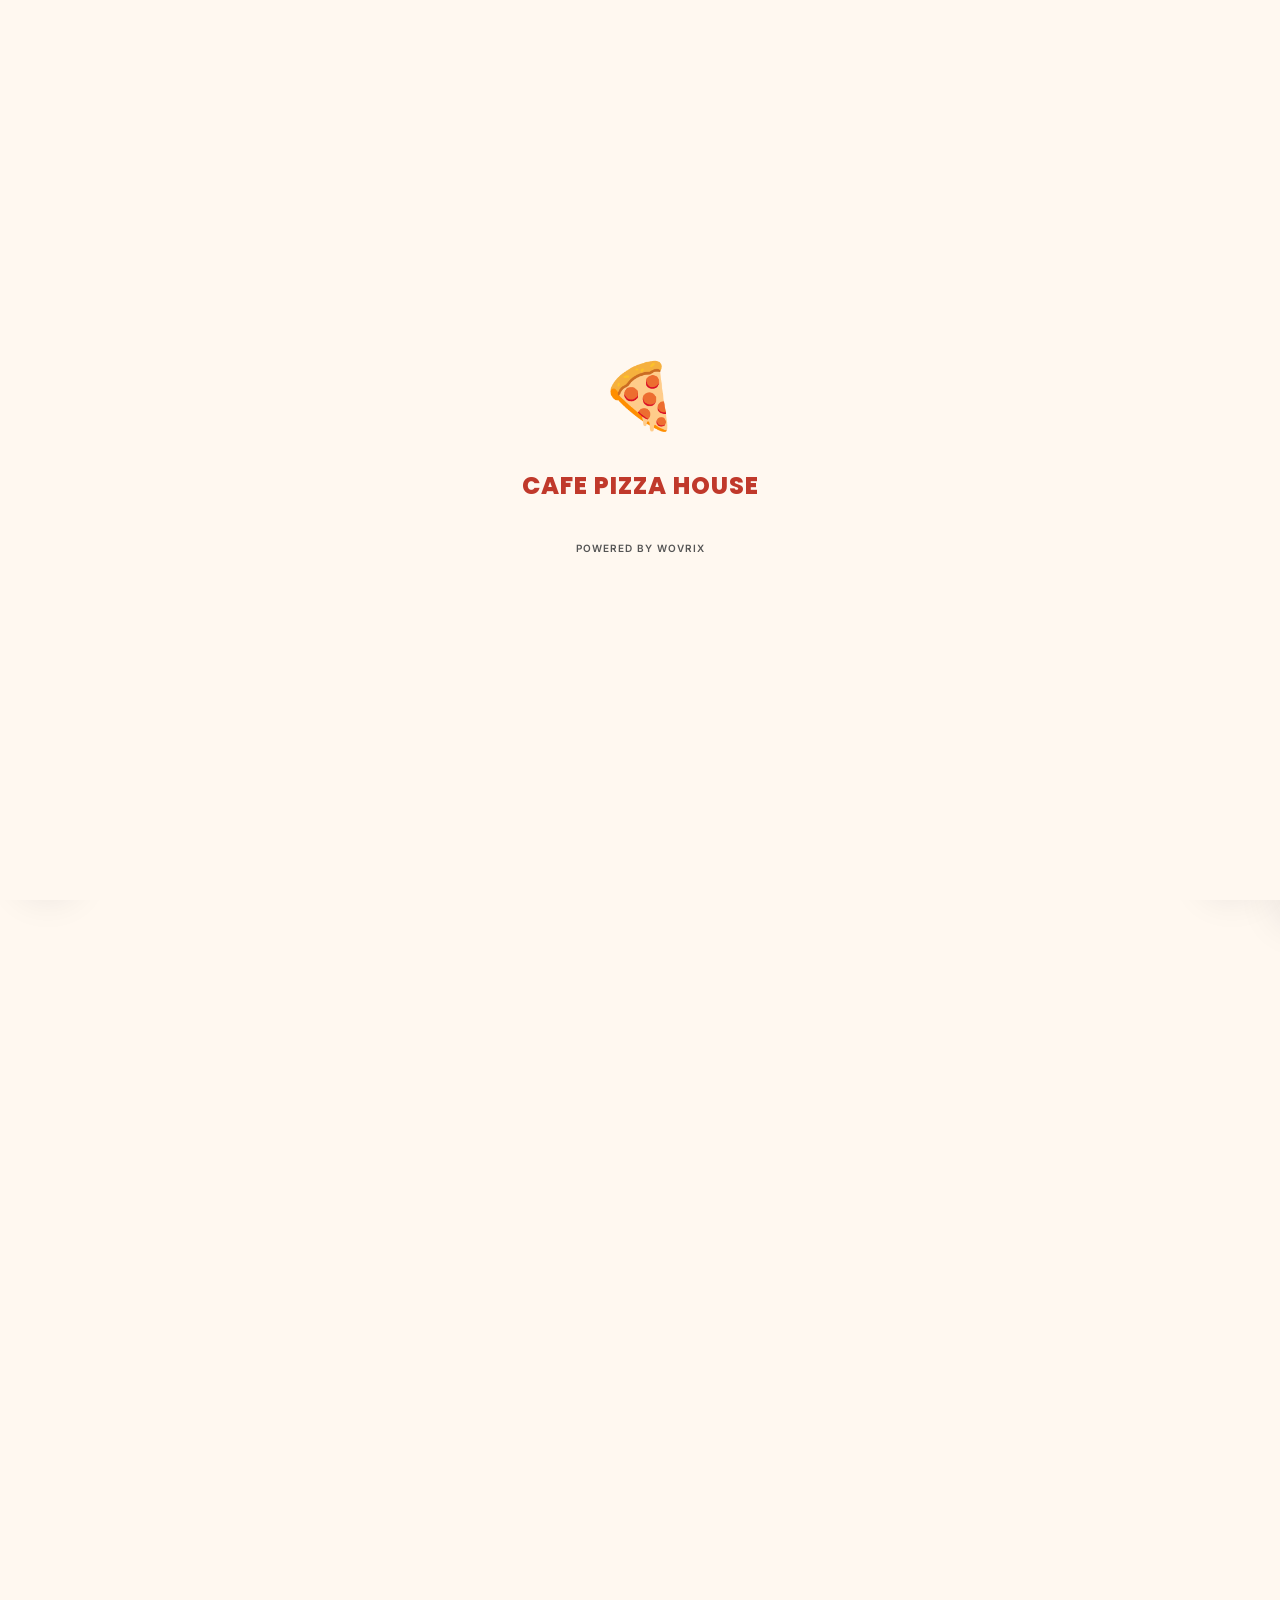
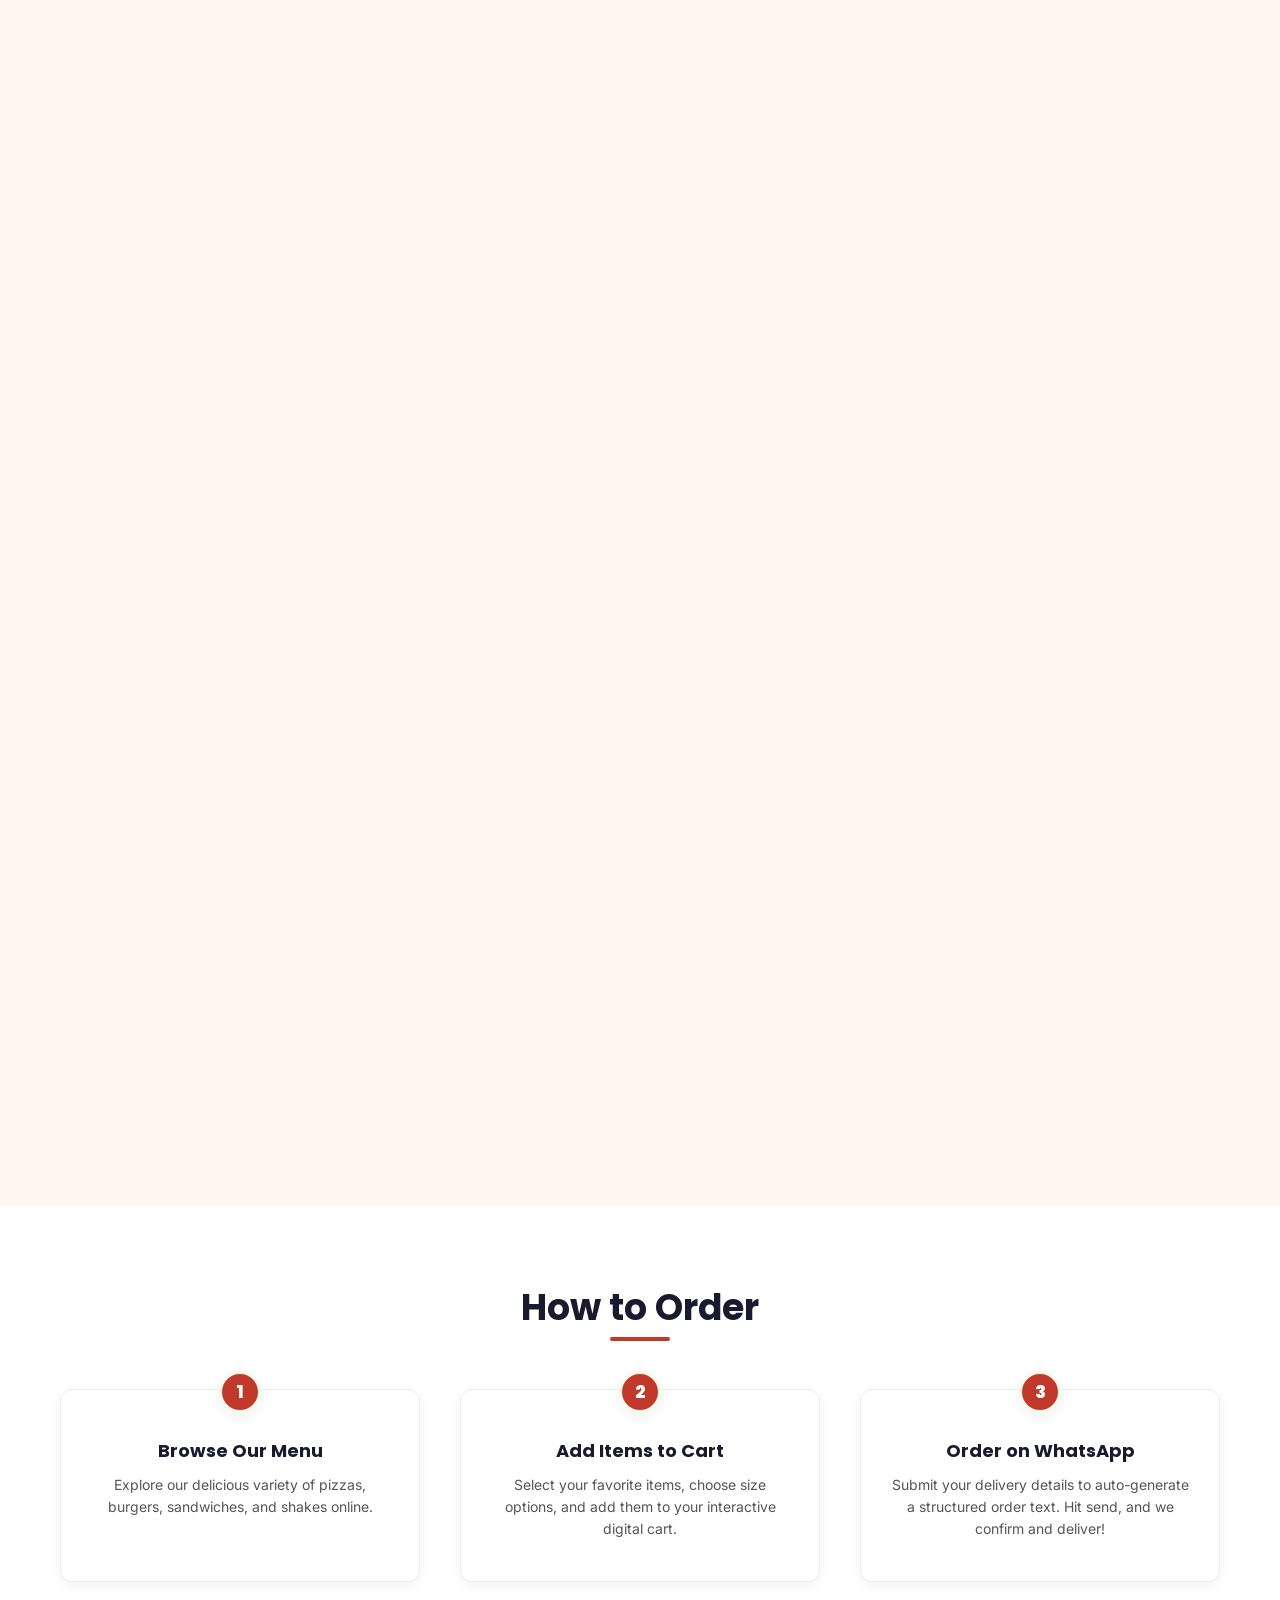
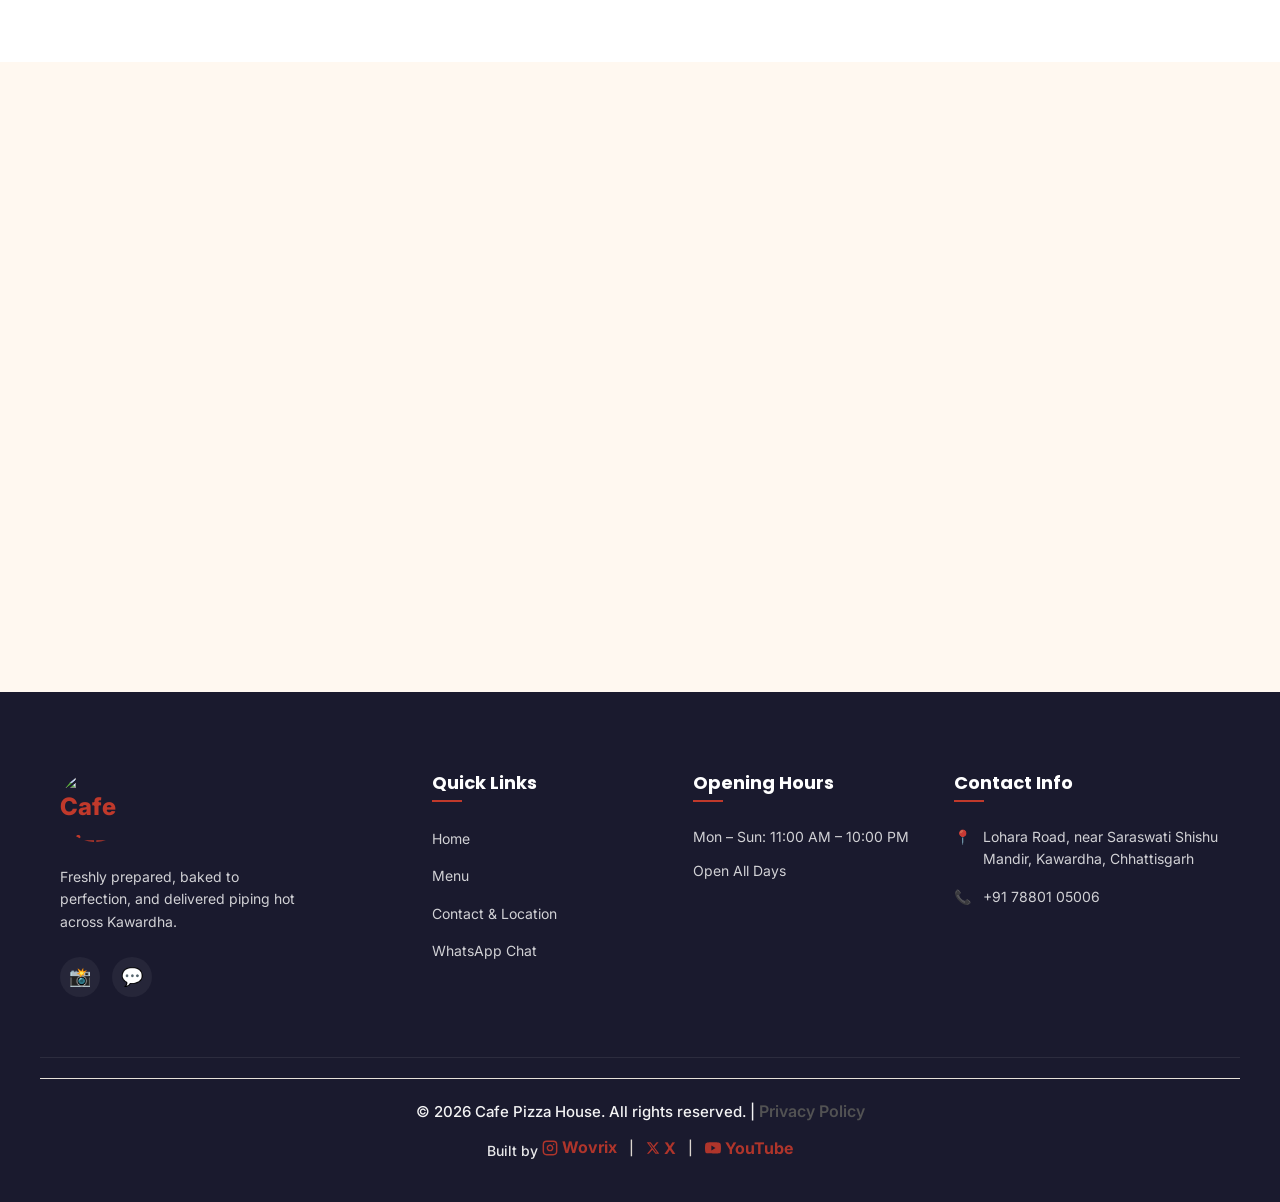
==== index.html @ f780474f "Add animated shimmer skeleton screens to digital menu page for premium perceived loading performance" ====
<!DOCTYPE html>
<html lang="en">
<head>
  <meta charset="UTF-8">
  <meta name="viewport" content="width=device-width, initial-scale=1.0">
  <title>Cafe Pizza House | Best Cafe & Restaurant in Kawardha</title>
  <meta name="description" content="Looking for the best cafe or restaurant in Kawardha? Cafe Pizza House offers fresh, hot, and delicious pizzas, burgers, sandwiches, garlic bread, and drinks for fast delivery in Kawardha. Order on WhatsApp now!">
  <!-- Google Fonts -->
  <link rel="preconnect" href="https://fonts.googleapis.com">
  <link rel="preconnect" href="https://fonts.gstatic.com" crossorigin>
  <link rel="preload" as="style" href="https://fonts.googleapis.com/css2?family=Inter:wght@400;500;600&family=Poppins:wght@700;800&display=swap">
  <link rel="stylesheet" href="https://fonts.googleapis.com/css2?family=Inter:wght@400;500;600&family=Poppins:wght@700;800&display=swap" media="print" onload="this.media='all'">
  <!-- Stylesheet & Preloads -->
  <link rel="preload" as="image" href="images/logo-rect.jpg" fetchpriority="high">
  <link rel="preload" as="image" href="https://images.unsplash.com/photo-1513104890138-7c749659a591?q=80&w=1600&auto=format&fit=crop" fetchpriority="high">
  <link rel="stylesheet" href="css/style.css?v=28">
  <link rel="manifest" href="manifest.json">
  <link rel="apple-touch-icon" href="images/logo-circle.jpg">
  <link rel="icon" type="image/jpeg" href="/images/logo-circle.jpg">
  
  <!-- JSON-LD Local Business SEO Schema Markup -->
  <script type="application/ld+json">
  {
    "@context": "https://schema.org",
    "@type": "FoodEstablishment",
    "name": "Cafe Pizza House",
    "image": "https://images.unsplash.com/photo-1513104890138-7c749659a591?q=80&w=1600&auto=format&fit=crop",
    "@id": "https://www.cafepizzahouse.co.in/",
    "url": "https://www.cafepizzahouse.co.in/",
    "telephone": "+917880105006",
    "priceRange": "$$",
    "servesCuisine": "Pizza, Burgers, Fast Food, Sandwiches, Drinks",
    "address": {
      "@type": "PostalAddress",
      "streetAddress": "Lohara Road, near Saraswati Shishu Mandir",
      "addressLocality": "Kawardha",
      "addressRegion": "Chhattisgarh",
      "postalCode": "491335",
      "addressCountry": "IN"
    },
    "geo": {
      "@type": "GeoCoordinates",
      "latitude": 22.0125893,
      "longitude": 81.2335198
    },
    "openingHoursSpecification": {
      "@type": "OpeningHoursSpecification",
      "dayOfWeek": [
        "Monday",
        "Tuesday",
        "Wednesday",
        "Thursday",
        "Friday",
        "Saturday",
        "Sunday"
      ],
      "opens": "11:00",
      "closes": "22:00"
    },
    "sameAs": [
      "https://www.instagram.com/cafepizzahouse/"
    ]
  }
  </script></concept_meta>
</head>
<body>
  <script>
    if (localStorage.getItem('theme') === 'dark') {
      document.body.classList.add('dark-mode');
    }
  </script>

  <!-- ===== 1. LOADING SCREEN ===== -->
  <div id="preloader" class="loader-screen" role="status" aria-label="Loading Website">
    <span class="loader-pizza" aria-hidden="true">🍕</span>
    <div class="loader-text">CAFE PIZZA HOUSE</div>
    <div style="font-size: 10px; color: var(--text-muted); margin-top: 15px; font-weight: 600; letter-spacing: 1px; text-transform: uppercase;">Powered by Wovrix</div>
  </div>

  <!-- ===== 2. ANNOUNCEMENT BANNER ===== -->
  <div id="announcement-banner" class="announcement-banner">
    <span id="announcement-text">🎉 Free Delivery on orders above ₹199 within Kawardha! Order Now on WhatsApp</span>
    <button id="dismiss-banner" aria-label="Dismiss banner">&times;</button>
  </div>

  <!-- ===== 3. STICKY NAVBAR ===== -->
  <div class="header-wrapper">
    <header class="navbar container">
      <a href="index" class="logo" aria-label="Cafe Pizza House Home">
        <img src="images/logo-rect.jpg" alt="Cafe Pizza House" style="height: 48px; width: auto; object-fit: contain; vertical-align: middle; max-width: 100%;">
      </a>
      <button class="hamburger" aria-label="Toggle navigation menu" aria-expanded="false" aria-controls="nav-links">
        <span></span>
        <span></span>
        <span></span>
      </button>
      <nav class="nav-links" id="nav-links" aria-label="Primary navigation">
        <ul>
          <li><a href="index" class="active">Home</a></li>
          <li><a href="menu">Menu</a></li>
          <li><a href="contact">Contact</a></li>
        </ul>
      </nav>
      <div class="nav-actions" style="display: flex; align-items: center;">
        <a href="menu" class="btn btn-primary" aria-label="Order food now">Order Now</a>
        <button type="button" class="theme-toggle-btn" aria-label="Toggle dark mode" id="theme-toggle">🌙</button>
      </div>
      <div class="navbar-overlay" id="navbar-overlay" aria-hidden="true"></div>
    </header>
  </div>

  <main>

  <!-- ===== 4. HERO SECTION ===== -->
  <section id="hero-section" class="hero" style="background-image: url('https://images.unsplash.com/photo-1513104890138-7c749659a591?q=80&w=1600&auto=format&fit=crop');" aria-label="Introduction banner">
    <div class="container">
      <div class="hero-content">
        <h1 id="hero-headline">Kawardha ki Sabse Tasty Pizza 🍕</h1>
        <p id="hero-description">Fresh dough made daily, real premium mozzarella cheese, and rich homemade sauces — delivered steaming hot straight to your door.</p>
        <div class="hero-btns">
          <a href="menu" class="btn btn-primary">Order Now</a>
          <a href="https://wa.me/917880105006?text=Hello+Cafe+Pizza+House!+I+want+to+place+an+order." target="_blank" rel="noopener" class="btn btn-outline" style="opacity: 0.8; font-weight: 500;">WhatsApp</a>
        </div>
        <div class="trust-badges" id="hero-badges-container">
          <div class="trust-badge" id="hero-badge1"><span>🚀</span> <span>Fast Delivery</span></div>
          <div class="trust-badge" id="hero-badge2"><span>🧑‍🍳</span> <span>Freshly Made</span></div>
          <div class="trust-badge" id="hero-badge3"><span>⭐</span> <span>256+ Happy Customers</span></div>
        </div>
      </div>
    </div>
  </section>

  <!-- ===== ⭐ LOCAL SEO WELCOME SECTION ===== -->
  <section class="seo-intro-section reveal-on-scroll" style="padding: 60px 0 20px 0; background-color: var(--surface); text-align: center;">
    <div class="container" style="max-width: 800px; margin: 0 auto; padding: 0 20px;">
      <h2 style="font-size: 28px; font-weight: 800; color: var(--dark); margin-bottom: 16px;">Welcome to Cafe Pizza House — Best Cafe & Restaurant in Kawardha</h2>
      <p style="font-size: 16px; line-height: 1.7; color: var(--text-muted); margin: 0;">
        Cafe Pizza House is the leading <strong>cafe and restaurant in Kawardha, Chhattisgarh</strong>, serving up freshly baked pizzas, delicious burgers, mouthwatering sandwiches, garlic breads, and refreshing beverages. Whether you are searching for the best <strong>cafe in Kawardha</strong> to hang out, looking for a family-friendly <strong>restaurant in Kawardha</strong>, or wanting fast <strong>food delivery in Kawardha</strong> right to your doorstep, we've got you covered. Experience Kawardha's favorite fast-food destination and order today!
      </p>
    </div>
  </section>

  <!-- ===== ⭐ ORDER OPTIONS SECTION ===== -->
  <section class="order-options reveal-on-scroll">
    <h2>How would you like to order?</h2>
    <p class="section-sub">Choose your preferred way to enjoy Cafe Pizza House</p>

    <div class="order-cards">
      <!-- Online Order -->
      <div class="order-card" onclick="window.location.href='menu.html?mode=takeaway'">
        <div class="card-icon">🌐</div>
        <h3>Order Online</h3>
        <p>Order from anywhere, get it delivered hot to your door</p>
        <a href="menu.html?mode=takeaway" class="btn-order">Order Now</a>
      </div>

      <!-- Takeaway -->
      <div class="order-card" onclick="window.location.href='menu.html?mode=takeaway'">
        <div class="card-icon">📦</div>
        <h3>Takeaway</h3>
        <p>Order ahead, skip the wait, pick up fresh & hot</p>
        <a href="menu.html?mode=takeaway" class="btn-order">Order Now</a>
      </div>

      <!-- Dine In -->
      <div class="order-card featured" onclick="window.location.href='menu.html?mode=dinein'">
        <div class="card-icon">🍽️</div>
        <h3>Dine In</h3>
        <p>Walk in, sit down & order fresh right at your table</p>
        <a href="menu.html?mode=dinein" class="btn-order">Order Now</a>
      </div>
    </div>
  </section>

  <!-- ===== TODAY'S OFFER BANNER ===== -->
  <div id="offer-banner" class="container" style="display: none; margin-top: 30px; margin-bottom: -30px;">
    <div style="background: linear-gradient(135deg, var(--accent) 0%, #D35400 100%); color: white; padding: 24px; border-radius: var(--radius); text-align: center; font-family: var(--font-heading); box-shadow: var(--shadow-sm); position: relative; overflow: hidden;">
      <span style="font-size: 28px; position: absolute; left: 24px; top: 50%; transform: translateY(-50%); opacity: 0.15;">🎁</span>
      <h3 style="font-size: 18px; font-weight: 700; margin-bottom: 4px; letter-spacing: 0.5px;">SPECIAL DEAL FOR YOU! 🔥</h3>
      <p id="offer-text" style="font-size: 15px; font-weight: 600; opacity: 0.95;"></p>
    </div>
  </div>

  <!-- ===== 5. CATEGORIES GRID (QUICK NAV) ===== -->
  <section class="section-padding container reveal-on-scroll" aria-labelledby="craving-heading">
    <div class="section-header">
      <h2 id="craving-heading">What Are You Craving?</h2>
    </div>
    <ul class="categories-grid" id="craving-categories-grid" style="list-style: none; padding: 0;">
      <!-- Loaded dynamically -->
    </ul>
  </section>

  <!-- ===== 6. BEST SELLERS ===== -->
  <section class="section-padding reveal-on-scroll" style="background-color: var(--surface);" aria-labelledby="bestsellers-heading">
    <div class="container">
      <div class="section-header">
        <h2 id="bestsellers-heading">Fan Favourites 🔥</h2>
      </div>
      <div class="products-grid" id="fan-favourites-grid">
        <!-- Loaded dynamically from admin CMS menu settings -->
      </div>
    </div>
  </section>

  <!-- ===== 7. WHY CHOOSE US ===== -->
  <section class="section-padding container reveal-on-scroll" aria-labelledby="why-us-heading">
    <div class="section-header">
      <h2 id="why-us-heading">Why Choose Us</h2>
    </div>
    <div class="features-grid">
      <div class="feature-block">
        <div class="feature-icon" aria-hidden="true">🍅</div>
        <h3>Fresh Ingredients</h3>
        <p>We source local fresh vegetables and use real premium mozzarella every single day. No cheap substitutes, ever.</p>
      </div>
      <div class="feature-block">
        <div class="feature-icon" aria-hidden="true">⚡</div>
        <h3>Quick Delivery</h3>
        <p>Get piping hot, freshly-baked pizzas at your doorstep in 30–45 minutes across Kawardha city.</p>
      </div>
      <div class="feature-block">
        <div class="feature-icon" aria-hidden="true">💰</div>
        <h3>Best Value</h3>
        <p>Indulge in delicious cafe-quality food starting at just ₹79. Honest pricing with zero hidden charges.</p>
      </div>
    </div>
  </section>

  <!-- ===== 8. HOW TO ORDER (3 STEPS) ===== -->
  <section class="section-padding" style="background-color: var(--surface);" aria-labelledby="how-to-order-heading">
    <div class="container">
      <div class="section-header">
        <h2 id="how-to-order-heading">How to Order</h2>
      </div>
      <div class="steps-grid">
        <div class="step-card">
          <div class="step-number" aria-hidden="true">1</div>
          <h3>Browse Our Menu</h3>
          <p>Explore our delicious variety of pizzas, burgers, sandwiches, and shakes online.</p>
        </div>
        <div class="step-card">
          <div class="step-number" aria-hidden="true">2</div>
          <h3>Add Items to Cart</h3>
          <p>Select your favorite items, choose size options, and add them to your interactive digital cart.</p>
        </div>
        <div class="step-card">
          <div class="step-number" aria-hidden="true">3</div>
          <h3>Order on WhatsApp</h3>
          <p>Submit your delivery details to auto-generate a structured order text. Hit send, and we confirm and deliver!</p>
        </div>
      </div>
    </div>
  </section>

  <!-- ===== 9. INSTAGRAM STRIP ===== -->
  <section class="instagram-strip reveal-on-scroll" aria-labelledby="insta-heading">
    <div class="container">
      <div class="section-header">
        <h2 id="insta-heading">Our Specialties Gallery</h2>
      </div>
      <div class="instagram-grid">
        <div class="instagram-box">
          <img src="https://images.unsplash.com/photo-1594007654729-407ededc4963?q=80&w=400&auto=format&fit=crop" alt="Chef tossing fresh pizza dough" loading="lazy">
          <div class="instagram-overlay">🍕</div>
        </div>
        <div class="instagram-box">
          <img src="https://images.unsplash.com/photo-1534308983496-4fabb1a015ee?q=80&w=400&auto=format&fit=crop" alt="Cheese stretch on hot pizza slice" loading="lazy">
          <div class="instagram-overlay">🧀</div>
        </div>
        <div class="instagram-box">
          <img src="https://images.unsplash.com/photo-1550547660-d9450f859349?q=80&w=400&auto=format&fit=crop" alt="Juicy veg burger with fries" loading="lazy">
          <div class="instagram-overlay">🍔</div>
        </div>
        <div class="instagram-box">
          <img src="https://images.unsplash.com/photo-1497034825429-c343d7c6a68f?q=80&w=400&auto=format&fit=crop" alt="Thick chocolate shake and lemon soda" loading="lazy">
          <div class="instagram-overlay">☕</div>
        </div>
      </div>
      <div class="instagram-strip-btn">
        <a href="menu" class="btn btn-outline">Explore Full Menu</a>
      </div>
    </div>
  </section>

  </main>

  <!-- ===== 10. FOOTER ===== -->
  <footer>
    <div class="container footer-grid">
      <div class="footer-col">
        <div class="footer-logo"><img src="images/logo-circle.jpg" alt="Cafe Pizza House" style="height: 70px; width: 70px; border-radius: 50%; object-fit: cover; vertical-align: middle; margin-bottom: 8px;"></div>
        <p class="footer-tagline">Freshly prepared, baked to perfection, and delivered piping hot across Kawardha.</p>
        <div class="footer-socials">
          <a href="https://www.instagram.com/cafepizzahouse/" target="_blank" rel="noopener" class="footer-social-btn" aria-label="Follow us on Instagram">📸</a>
          <a href="https://wa.me/917880105006" target="_blank" rel="noopener" class="footer-social-btn" aria-label="Contact us on WhatsApp">💬</a>
        </div>
      </div>
      <div class="footer-col">
        <h3>Quick Links</h3>
        <ul class="footer-links">
          <li><a href="index">Home</a></li>
          <li><a href="menu">Menu</a></li>
          <li><a href="contact">Contact & Location</a></li>
          <li><a href="https://wa.me/917880105006?text=Hello+Cafe+Pizza+House!" target="_blank" rel="noopener">WhatsApp Chat</a></li>
        </ul>
      </div>
      <div class="footer-col">
        <h3>Opening Hours</h3>
        <ul class="footer-hours-list">
          <li>Mon – Sun: 11:00 AM – 10:00 PM</li>
          <li>Open All Days</li>
        </ul>
      </div>
      <div class="footer-col">
        <h3>Contact Info</h3>
        <ul class="footer-contact-info">
          <li>
            <span>📍</span>
            <span>Lohara Road, near Saraswati Shishu Mandir, Kawardha, Chhattisgarh</span>
          </li>
          <li>
            <span>📞</span>
            <span><a href="tel:+917880105006">+91 78801 05006</a></span>
          </li>
        </ul>
      </div>
    </div>
    <div class="bottom-bar container" style="display: flex; flex-direction: column; align-items: center; gap: 10px; padding: 20px 0;">
      <p style="margin: 0;">&copy; 2026 Cafe Pizza House. All rights reserved. | <a href="privacy" style="color: var(--text-muted); text-decoration: none; font-weight: 600;">Privacy Policy</a></p>
      <p class="wovrix-credits" style="margin: 0; font-size: 14px; opacity: 0.95; display: flex; align-items: center; justify-content: center; gap: 12px; flex-wrap: wrap;">
        <span>Built by <a href="https://www.instagram.com/wovrixofficial/" target="_blank" rel="noopener" style="color: var(--primary); font-weight: bold; text-decoration: none; display: inline-flex; align-items: center; gap: 4px;">
          <svg xmlns="http://www.w3.org/2000/svg" width="16" height="16" viewBox="0 0 24 24" fill="none" stroke="currentColor" stroke-width="2.2" stroke-linecap="round" stroke-linejoin="round" style="display: inline-block; vertical-align: middle;"><rect x="2" y="2" width="20" height="20" rx="5" ry="5"></rect><path d="M16 11.37A4 4 0 1 1 12.63 8 4 4 0 0 1 16 11.37z"></path><line x1="17.5" y1="6.5" x2="17.51" y2="6.5"></line></svg>
          Wovrix
        </a></span>
        <span style="color: var(--border);">|</span>
        <a href="https://x.com/wovrixofficial" target="_blank" rel="noopener" style="color: var(--primary); text-decoration: none; display: inline-flex; align-items: center; gap: 4px; font-weight: bold;">
          <svg xmlns="http://www.w3.org/2000/svg" width="14" height="14" viewBox="0 0 24 24" fill="currentColor" style="display: inline-block; vertical-align: middle;"><path d="M18.244 2.25h3.308l-7.227 8.26 8.502 11.24H16.17l-5.214-6.817L4.99 21.75H1.68l7.73-8.835L1.254 2.25H8.08l4.713 6.231zm-1.161 17.52h1.833L7.084 4.126H5.117z"/></svg>
          X
        </a>
        <span style="color: var(--border);">|</span>
        <a href="https://www.youtube.com/@wovrixofficial" target="_blank" rel="noopener" style="color: var(--primary); text-decoration: none; display: inline-flex; align-items: center; gap: 4px; font-weight: bold;">
          <svg xmlns="http://www.w3.org/2000/svg" width="16" height="16" viewBox="0 0 24 24" fill="currentColor" style="display: inline-block; vertical-align: middle;"><path d="M23.498 6.163a3.003 3.003 0 0 0-2.11-2.11C19.525 3.545 12 3.545 12 3.545s-7.525 0-9.388.508a3.003 3.003 0 0 0-2.11 2.11C0 8.026 0 12 0 12s0 3.974.502 5.837a3.003 3.003 0 0 0 2.11 2.11C4.475 20.455 12 20.455 12 20.455s7.525 0 9.388-.508a3.003 3.003 0 0 0 2.11-2.11C24 15.974 24 12 24 12s0-3.974-.502-5.837zM9.545 15.568V8.432L15.818 12l-6.273 3.568z"/></svg>
          YouTube
        </a>
      </p>
    </div>
  </footer>

  <!-- ===== 11. FLOATING CART BUTTON ===== -->
  <button id="cart-toggle" class="floating-cart-btn" aria-label="Open shopping cart">
    <span>🛒</span>
    <span class="cart-badge cart-count-badge">0</span>
  </button>

  <!-- ===== 12. CART SIDEBAR DRAWER ===== -->
  <div id="cart-overlay" class="cart-overlay" aria-hidden="true"></div>
  <div id="cart-drawer" class="cart-drawer" role="dialog" aria-modal="true" aria-labelledby="cart-title">
    <div class="cart-header">
      <h2 id="cart-title">Your Order 🛒</h2>
      <div style="display: flex; align-items: center; gap: 16px;">
        <span id="clear-cart" class="clear-cart-link" role="button">Clear All</span>
        <button id="cart-close" class="cart-close-btn" aria-label="Close cart">&times;</button>
      </div>
    </div>
    <div class="cart-body">
      <!-- Empty State -->
      <div id="cityhut_cart_empty" class="cart-empty" style="display: none;">
        <!-- Filled dynamically by main.js if needed, or structured here -->
      </div>
      <div id="cart-empty-state" class="cart-empty">
        <span class="cart-empty-icon" aria-hidden="true">🍕</span>
        <p class="cart-empty-text">Your cart is empty. Add some items!</p>
        <button type="button" id="browse-menu-btn" class="btn btn-primary" style="margin-top: 10px;">Browse Menu</button>
      </div>
      <!-- Items Container -->
      <div id="cart-items"></div>
    </div>
    <!-- Cart Footer (Sticky) -->
    <div id="cart-checkout-footer" class="cart-footer">
      <div id="cart-summary-container">
        <div class="cart-summary-row">
          <span class="cart-summary-label">Subtotal:</span>
          <span id="cart-subtotal" class="cart-summary-value">₹0</span>
        </div>
      </div>
      <div class="delivery-note" role="note">
        <span>🚚</span> Free delivery within Kawardha
      </div>
      <form id="order-form" class="cart-form">
        <!-- Order Mode Selector -->
        <div class="form-group">
          <label style="font-weight: 600; font-size: 13px; color: var(--dark); margin-bottom: 8px; display: block;">Order Type</label>
          <div class="order-mode-selector">
            <label class="mode-pill active" id="mode-delivery-lbl">
              <input type="radio" name="order-mode" value="delivery" checked style="display: none;">
              <span>🚚 Delivery</span>
            </label>
            <label class="mode-pill" id="mode-takeaway-lbl">
              <input type="radio" name="order-mode" value="takeaway" style="display: none;">
              <span>📦 Takeaway</span>
            </label>
            <label class="mode-pill" id="mode-dinein-lbl">
              <input type="radio" name="order-mode" value="dinein" style="display: none;">
              <span>🍽️ Dine In</span>
            </label>
          </div>
        </div>

        <!-- Delivery Fields -->
        <div id="delivery-fields-group">
          <div class="form-group">
            <label for="client-name">Your Name (required)</label>
            <input type="text" id="client-name" name="name" placeholder="Enter your full name">
            <span class="form-error" role="alert">Please enter your name.</span>
          </div>
          <div class="form-group">
            <label for="client-phone-delivery">Mobile Number (required)</label>
            <input type="tel" id="client-phone-delivery" name="phone-delivery" placeholder="Enter 10-digit mobile number">
            <span class="form-error" role="alert">Please enter your mobile number.</span>
          </div>
          <div class="form-group">
            <label for="client-address">Delivery Address (required)</label>
            <input type="text" id="client-address" name="address" placeholder="Enter delivery address in Kawardha">
            <span class="form-error" role="alert">Please enter your delivery address.</span>
            <div style="margin-top: 8px;">
              <button type="button" class="share-location-btn btn btn-outline" style="font-size: 13px; padding: 6px 12px; min-height: auto; width: auto; display: inline-flex; align-items: center; gap: 4px;">
                📍 Share Current Location (Optional)
              </button>
              <span class="location-status" style="font-size: 12px; margin-left: 8px; color: var(--primary); font-weight: 600;"></span>
            </div>
          </div>
          <div class="form-group">
            <label for="client-instructions">Special Instructions (optional)</label>
            <textarea id="client-instructions" name="instructions" rows="2" placeholder="E.g. No onion/garlic, make it extra spicy, etc."></textarea>
          </div>
        </div>

        <!-- Dine-in / Takeaway Fields -->
        <div id="dinein-takeaway-fields-group" style="display: none;">
          <div class="form-group">
            <label for="client-phone-dt">Mobile Number (required)</label>
            <input type="tel" id="client-phone-dt" name="phone-dt" placeholder="Enter 10-digit mobile number">
            <span class="form-error" role="alert">Please enter your mobile number.</span>
          </div>
          <div class="form-group">
            <label for="client-email-dt">Email Address (optional)</label>
            <input type="email" id="client-email-dt" name="email-dt" placeholder="Enter your email address">
            <span class="form-error" role="alert">Please enter a valid email address.</span>
          </div>
          <div class="form-group" id="table-number-group">
            <label for="client-table-dt">Table Number (required)</label>
            <select id="client-table-dt" name="table-dt" style="width: 100%; padding: 12px; border: 1px solid var(--border); border-radius: var(--radius); background-color: var(--surface); font-weight: 600;">
              <!-- Loaded dynamically -->
            </select>
            <span class="form-error" role="alert">Please select a table.</span>
          </div>
        </div>

        <button type="submit" id="checkout-btn" class="btn btn-whatsapp-outline btn-block">
          <span>📱</span> WhatsApp
        </button>
      </form>
    </div>
  </div>

  <!-- ===== 13. STICKY WHATSAPP CHAT BUTTON ===== -->
  <a href="https://wa.me/917880105006" target="_blank" rel="noopener" class="sticky-whatsapp-chat" aria-label="Chat with us on WhatsApp">
    <span>💬</span>
    <span class="chat-tooltip">Chat with us!</span>
  </a>

  <!-- ===== 14. BACK TO TOP BUTTON ===== -->
  <button id="back-to-top" class="back-to-top" aria-label="Back to top">↑</button>

  <!-- ===== PRODUCT CUSTOMIZATION MODAL ===== -->
  <div id="customize-modal-overlay" class="modal-overlay">
    <div class="modal-container" style="max-width: 440px; padding: 24px;">
      <div class="modal-header" style="display: flex; justify-content: space-between; align-items: center; border-bottom: 1px solid var(--border); padding-bottom: 12px; margin-bottom: 16px;">
        <h3 id="customize-title" style="margin: 0; color: var(--dark); font-size: 18px;">🍕 Customize Item</h3>
        <button id="customize-close" class="cart-close-btn" style="background: none; border: none; font-size: 28px; cursor: pointer; color: var(--text-muted); line-height: 1;">&times;</button>
      </div>
      <div class="modal-body" style="max-height: 60vh; overflow-y: auto; padding-right: 8px;">
        <!-- Dynamic content injected here -->
        <div id="customize-content"></div>
      </div>
      <div class="modal-footer" style="margin-top: 20px; padding-top: 16px; border-top: 1px solid var(--border); display: flex; align-items: center; justify-content: space-between;">
        <div>
          <div style="font-size: 11px; color: var(--text-muted); font-weight: 600;">FINAL PRICE</div>
          <div id="customize-total-price" style="font-size: 24px; font-weight: 800; color: var(--primary); font-family: var(--font-heading);">₹0</div>
        </div>
        <button type="button" id="customize-add-btn" class="btn btn-primary" style="padding: 12px 24px; min-height: auto;">Add to Cart</button>
      </div>
    </div>
  </div>

  <!-- Firebase Compat Scripts -->
  <script defer src="https://www.gstatic.com/firebasejs/9.22.2/firebase-app-compat.js"></script>
  <script defer src="https://www.gstatic.com/firebasejs/9.22.2/firebase-database-compat.js"></script>
  <script src="/api/config"></script>
  <script defer src="firebase-config.js"></script>
  <script>
    document.addEventListener("DOMContentLoaded", () => {
      // Dynamic announcement banner listener
      db.ref('cityhut/cms/announcement').on('value', snap => {
      const text = snap.val();
      const banner = document.getElementById('announcement-banner');
      const textSpan = document.getElementById('announcement-text');
      
      if (textSpan) {
        textSpan.textContent = text || '';
      }
      if (banner) {
        if (!text || sessionStorage.getItem('cityhut_banner_dismissed')) {
          banner.classList.add('hidden');
        } else {
          banner.classList.remove('hidden');
        }
      }
    });

    // Dynamic offer banner listener
    db.ref('cityhut/cms').on('value', snap => {
      const cms = snap.val() || {};
      const offerBanner = document.getElementById('offer-banner');
      const offerText = document.getElementById('offer-text');
      
      if (offerBanner && offerText) {
        if (cms.offerActive && cms.offer) {
          offerText.textContent = cms.offer;
          offerBanner.style.display = 'block';
        } else {
          offerBanner.style.display = 'none';
        }
      }
    });

    // Dynamic Hero Listener
    db.ref('cityhut/cms/hero').on('value', snap => {
      const hero = snap.val() || {};
      const heroSection = document.getElementById('hero-section');
      const headline = document.getElementById('hero-headline');
      const description = document.getElementById('hero-description');
      const b1 = document.getElementById('hero-badge1');
      const b2 = document.getElementById('hero-badge2');
      const b3 = document.getElementById('hero-badge3');

      if (heroSection && hero.bgImage) {
        heroSection.style.backgroundImage = `url('${hero.bgImage}')`;
      }
      if (headline && hero.headline) headline.textContent = hero.headline;
      if (description && hero.description) description.textContent = hero.description;
      
      if (b1 && hero.badge1) {
        const parts = splitBadge(hero.badge1);
        b1.innerHTML = `<span>${parts.icon}</span> <span>${parts.text}</span>`;
      }
      if (b2 && hero.badge2) {
        const parts = splitBadge(hero.badge2);
        b2.innerHTML = `<span>${parts.icon}</span> <span>${parts.text}</span>`;
      }
      if (b3 && hero.badge3) {
        const parts = splitBadge(hero.badge3);
        b3.innerHTML = `<span>${parts.icon}</span> <span>${parts.text}</span>`;
      }
    });

    function splitBadge(badgeStr) {
      const matches = badgeStr.match(/^([\u2700-\u27BF]|[\uE000-\uF8FF]|\uD83C[\uDC00-\uDFFF]|\uD83D[\uDC00-\uDFFF]|[\u2011-\u26FF]|\uD83E[\uDD10-\uDDFF])\s*(.*)$/);
      if (matches) {
        return { icon: matches[1], text: matches[2] };
      }
      return { icon: '', text: badgeStr };
    }

    // Dynamic Categories Quick Nav Listener
    db.ref('cityhut/cms/categories').on('value', snap => {
      const categories = snap.val() || {};
      const grid = document.getElementById('craving-categories-grid');
      if (!grid) return;

      grid.innerHTML = Object.keys(categories).map(key => {
        const cat = categories[key];
        return `
          <li>
            <a href="menu.html#${cat.id}" class="category-card" style="text-decoration: none;">
              <span class="category-icon" aria-hidden="true">${escapeHTML(cat.icon)}</span>
              <span>${escapeHTML(cat.name)}</span>
            </a>
          </li>
        `;
      }).join('');
    });

    function escapeHTML(str) {
      if (!str) return "";
      return str.replace(/[&<>"']/g, function (match) {
        return {
          "&": "&amp;",
          "<": "&lt;",
          ">": "&gt;",
          '"': "&quot;",
          "'": "&#039;"
        }[match];
      });
    }
    });
  </script>

  <!-- Scripts -->
  <script defer src="js/main.js?v=28"></script>
</body>
</html>
---- css/style.css ----
@import url('https://fonts.googleapis.com/css2?family=Inter:wght@400;500;600&family=Poppins:wght@600;700;800&display=swap');

:root {
  --primary: #C0392B;
  --primary-hover: #A93226;
  --accent: #E67E22;
  --background: #FFF8F0;
  --surface: #FFFFFF;
  --dark: #1A1A2E;
  --text: #2C2C2C;
  --text-muted: #555555;
  --border: #F3ECE3;
  --veg: #27AE60;
  --nonveg: #C0392B;
  --radius: 12px;
  --radius-lg: 24px;
  --radius-full: 9999px;
  --shadow-sm: 0 4px 12px rgba(26, 26, 46, 0.05);
  --shadow-md: 0 12px 30px rgba(26, 26, 46, 0.08);
  --shadow-lg: 0 20px 40px rgba(26, 26, 46, 0.12);
  --transition: all 0.3s cubic-bezier(0.4, 0, 0.2, 1);
  --font-heading: 'Poppins', sans-serif;
  --font-body: 'Inter', sans-serif;
  --nav-height: 70px;
  --banner-height: 40px;
}

/* ===== GLOBAL RESET & BASE ===== */
*, *::before, *::after {
  box-sizing: border-box;
  margin: 0;
  padding: 0;
}

html {
  scroll-behavior: smooth;
  scrollbar-color: var(--primary) var(--background);
  scrollbar-width: thin;
}

::-webkit-scrollbar {
  width: 8px;
  height: 8px;
}

::-webkit-scrollbar-track {
  background: var(--background);
}

::-webkit-scrollbar-thumb {
  background: var(--primary);
  border-radius: var(--radius-full);
}

body {
  font-family: var(--font-body);
  color: var(--text);
  background-color: var(--background);
  line-height: 1.6;
  overflow-x: hidden;
  position: relative;
  -webkit-font-smoothing: antialiased;
}

body.no-scroll {
  overflow: hidden;
}

a {
  color: inherit;
  text-decoration: none;
  transition: var(--transition);
}

img {
  display: block;
  max-width: 100%;
  height: auto;
}

button, input, select, textarea {
  font: inherit;
  color: inherit;
  background: none;
  border: none;
  outline: none;
}

button {
  cursor: pointer;
}

/* ===== ACCESSIBILITY & FOCUS ===== */
button:focus-visible, a:focus-visible, input:focus-visible, select:focus-visible, textarea:focus-visible {
  outline: 2px solid var(--accent);
  outline-offset: 2px;
}

.sr-only {
  position: absolute;
  width: 1px;
  height: 1px;
  padding: 0;
  margin: -1px;
  overflow: hidden;
  clip: rect(0, 0, 0, 0);
  border: 0;
}

/* ===== TYPOGRAPHY ===== */
h1, h2, h3, h4 {
  font-family: var(--font-heading);
  font-weight: 700;
  line-height: 1.2;
}

/* ===== UTILITIES & CONTAINERS ===== */
.container {
  width: 100%;
  max-width: 1200px;
  margin: 0 auto;
  padding: 0 20px;
}

.btn {
  display: inline-flex;
  align-items: center;
  justify-content: center;
  padding: 12px 28px;
  border-radius: var(--radius);
  font-family: var(--font-heading);
  font-weight: 600;
  font-size: 15px;
  gap: 8px;
  transition: var(--transition);
  min-height: 44px;
}

.btn-primary {
  background-color: var(--primary);
  color: var(--surface);
}

.btn-primary:hover {
  background-color: var(--primary-hover);
  transform: translateY(-2px);
  box-shadow: 0 6px 20px rgba(192, 57, 43, 0.3);
}

.btn-outline {
  border: 2px solid var(--surface);
  color: var(--surface);
}

.btn-outline:hover {
  background-color: var(--surface);
  color: var(--primary);
  transform: translateY(-2px);
  box-shadow: 0 6px 20px rgba(255, 255, 255, 0.2);
}

.btn-whatsapp {
  background-color: #25D366;
  color: var(--surface);
}

.btn-whatsapp:hover {
  background-color: #128C7E;
  transform: translateY(-2px);
  box-shadow: 0 6px 20px rgba(37, 211, 102, 0.3);
}

.btn-whatsapp-outline {
  background-color: transparent;
  color: #25D366;
  border: 2px solid #25D366;
  font-weight: bold;
}

.btn-whatsapp-outline:hover {
  background-color: #25D366;
  color: var(--surface);
  transform: translateY(-2px);
  box-shadow: 0 6px 20px rgba(37, 211, 102, 0.2);
}

.btn-block {
  width: 100%;
}

.veg-badge, .nonveg-badge {
  display: inline-flex;
  align-items: center;
  justify-content: center;
  width: 16px;
  height: 16px;
  border: 2px solid var(--veg);
  border-radius: 4px;
  padding: 2px;
}

.nonveg-badge {
  border-color: var(--nonveg);
}

.veg-badge::after, .nonveg-badge::after {
  content: "";
  display: block;
  width: 6px;
  height: 6px;
  border-radius: 50%;
  background-color: var(--veg);
}

.nonveg-badge::after {
  background-color: var(--nonveg);
}

/* ===== ANNOUNCEMENT BANNER ===== */
.announcement-banner {
  background-color: var(--primary);
  color: var(--surface);
  height: var(--banner-height);
  display: flex;
  align-items: center;
  justify-content: center;
  font-size: 13px;
  font-weight: 500;
  padding: 0 40px;
  position: relative;
  z-index: 1001;
  text-align: center;
  transition: margin-top 0.3s ease;
}

.announcement-banner.hidden {
  margin-top: calc(-1 * var(--banner-height));
  pointer-events: none;
}

.announcement-banner button {
  position: absolute;
  right: 15px;
  top: 50%;
  transform: translateY(-50%);
  color: var(--surface);
  font-size: 18px;
  opacity: 0.8;
  padding: 5px;
  display: flex;
  align-items: center;
}

.announcement-banner button:hover {
  opacity: 1;
}

/* ===== NAVBAR ===== */
.header-wrapper {
  position: sticky;
  top: 0;
  z-index: 1000;
  transition: var(--transition);
}

.navbar {
  height: var(--nav-height);
  background-color: transparent;
  display: flex;
  align-items: center;
  justify-content: space-between;
  padding: 0 24px;
  transition: var(--transition);
}

.header-wrapper.scrolled {
  background-color: var(--surface);
  box-shadow: var(--shadow-sm);
}

.header-wrapper.scrolled .navbar {
  height: calc(var(--nav-height) - 10px);
}

.logo {
  font-family: var(--font-heading);
  font-size: 22px;
  font-weight: 800;
  color: var(--primary);
  display: flex;
  align-items: center;
  gap: 8px;
}

.nav-links ul {
  display: flex;
  align-items: center;
  gap: 32px;
  list-style: none;
  margin: 0;
  padding: 0;
}

.nav-links a {
  font-size: 15px;
  font-weight: 600;
  color: var(--text);
  position: relative;
  padding: 8px 0;
}

.nav-links a::after {
  content: "";
  position: absolute;
  bottom: 0;
  left: 0;
  width: 0;
  height: 2px;
  background-color: var(--primary);
  transition: var(--transition);
}

.nav-links a:hover, .nav-links a.active {
  color: var(--primary);
}

.nav-links a:hover::after, .nav-links a.active::after {
  width: 100%;
}

.nav-actions {
  display: flex;
  align-items: center;
  gap: 16px;
}

.hamburger {
  display: none;
  flex-direction: column;
  justify-content: space-between;
  width: 24px;
  height: 18px;
  z-index: 1003;
}

.hamburger span {
  display: block;
  height: 2px;
  width: 100%;
  background-color: var(--text);
  border-radius: 2px;
  transition: var(--transition);
}

/* Hamburger active animation */
.hamburger.active span:nth-child(1) {
  transform: translateY(8px) rotate(45deg);
}

.hamburger.active span:nth-child(2) {
  opacity: 0;
}

.hamburger.active span:nth-child(3) {
  transform: translateY(-8px) rotate(-45deg);
}

/* ===== LOADING SCREEN ===== */
.loader-screen {
  position: fixed;
  inset: 0;
  background-color: var(--background);
  z-index: 99999;
  display: flex;
  flex-direction: column;
  align-items: center;
  justify-content: center;
  gap: 20px;
  transition: opacity 0.5s ease, visibility 0.5s ease;
}

.loader-screen.fade-out {
  opacity: 0;
  visibility: hidden;
}

.loader-pizza {
  font-size: 64px;
  animation: spin 2s linear infinite;
  display: inline-block;
}

.loader-text {
  font-family: var(--font-heading);
  font-size: 24px;
  font-weight: 800;
  color: var(--primary);
  letter-spacing: 1px;
}

@keyframes spin {
  from { transform: rotate(0deg); }
  to { transform: rotate(360deg); }
}

/* ===== HERO SECTION ===== */
.hero {
  position: relative;
  min-height: 80vh;
  display: flex;
  align-items: center;
  background-size: cover;
  background-position: center;
  background-repeat: no-repeat;
  color: #ffffff;
  padding: 80px 0;
}

.hero::before {
  content: "";
  position: absolute;
  inset: 0;
  background: linear-gradient(135deg, rgba(26, 26, 46, 0.9) 0%, rgba(26, 26, 46, 0.6) 100%);
  z-index: 1;
}

.hero .container {
  position: relative;
  z-index: 2;
}

.hero-content {
  max-width: 650px;
}

.hero h1 {
  font-size: 54px;
  margin-bottom: 20px;
  color: #ffffff;
  text-shadow: 0 2px 10px rgba(0,0,0,0.3);
}

.hero p {
  font-size: 18px;
  margin-bottom: 35px;
  opacity: 0.9;
  color: #ffffff;
  text-wrap: balance;
}

.hero .btn-outline {
  border: 2px solid #ffffff;
  color: #ffffff;
}

.hero .btn-outline:hover {
  background-color: #ffffff;
  color: var(--primary);
  transform: translateY(-2px);
  box-shadow: 0 6px 20px rgba(255, 255, 255, 0.2);
}

.hero-btns {
  display: flex;
  gap: 16px;
  margin-bottom: 48px;
}

.trust-badges {
  display: flex;
  gap: 32px;
  border-top: 1px solid rgba(255, 255, 255, 0.15);
  padding-top: 24px;
}

.trust-badge {
  display: flex;
  align-items: center;
  gap: 10px;
  font-size: 14px;
  font-weight: 600;
}

.trust-badge span:first-child {
  font-size: 20px;
}

/* ===== CATEGORIES QUICK NAV ===== */
.section-padding {
  padding: 80px 0;
}

.section-header {
  text-align: center;
  margin-bottom: 48px;
}

.section-header h2 {
  font-size: 36px;
  color: var(--dark);
  position: relative;
  display: inline-block;
  padding-bottom: 12px;
}

.section-header h2::after {
  content: "";
  position: absolute;
  bottom: 0;
  left: 50%;
  transform: translateX(-50%);
  width: 60px;
  height: 4px;
  background-color: var(--primary);
  border-radius: 2px;
}

.categories-grid {
  display: flex;
  justify-content: center;
  align-items: center;
  gap: 24px;
  overflow-x: auto;
  padding: 12px 4px;
  scrollbar-width: none; /* Firefox */
}

.categories-grid::-webkit-scrollbar {
  display: none; /* Chrome/Safari */
}

.category-card {
  display: flex;
  flex-direction: column;
  align-items: center;
  justify-content: center;
  flex: 0 0 130px;
  height: 130px;
  background-color: var(--surface);
  border-radius: 50%;
  box-shadow: var(--shadow-sm);
  border: 2px solid transparent;
  transition: var(--transition);
}

.category-card:hover {
  transform: translateY(-6px);
  border-color: var(--primary);
  box-shadow: var(--shadow-md);
}

.category-icon {
  font-size: 36px;
  margin-bottom: 8px;
}

.category-card span:last-child {
  font-family: var(--font-heading);
  font-weight: 700;
  font-size: 14px;
  color: var(--dark);
}

/* ===== PRODUCTS GRID (BEST SELLERS & MENU) ===== */
.products-grid {
  display: grid;
  grid-template-columns: repeat(auto-fill, minmax(280px, 1fr));
  gap: 30px;
}

.product-card {
  background-color: var(--surface);
  border-radius: var(--radius);
  box-shadow: var(--shadow-sm);
  overflow: hidden;
  transition: var(--transition);
  border: 1px solid var(--border);
  display: flex;
  flex-direction: column;
  height: 100%;
}

.product-card:hover {
  transform: translateY(-6px);
  box-shadow: var(--shadow-md);
}

.product-img-wrapper {
  position: relative;
  height: 200px;
  overflow: hidden;
  background-color: #EEE;
}

.product-img {
  width: 100%;
  height: 100%;
  object-fit: cover;
  transition: var(--transition);
}

.product-card:hover .product-img {
  transform: scale(1.08);
}

.product-badges {
  position: absolute;
  top: 12px;
  left: 12px;
  display: flex;
  flex-direction: column;
  gap: 8px;
}

.product-badge {
  background-color: var(--surface);
  padding: 4px 8px;
  border-radius: 4px;
  font-size: 11px;
  font-weight: 700;
  box-shadow: var(--shadow-sm);
}

.product-veg-type {
  position: absolute;
  top: 12px;
  right: 12px;
  background-color: rgba(255, 255, 255, 0.95);
  border-radius: 50%;
  padding: 6px;
  box-shadow: var(--shadow-sm);
  display: flex;
  align-items: center;
  justify-content: center;
}

.product-body {
  padding: 20px;
  display: flex;
  flex-direction: column;
  flex-grow: 1;
}

.product-title {
  font-size: 18px;
  color: var(--dark);
  margin-bottom: 8px;
}

.product-desc {
  font-size: 13px;
  color: var(--text-muted);
  margin-bottom: 16px;
  flex-grow: 1;
  display: -webkit-box;
  -webkit-line-clamp: 2;
  -webkit-box-orient: vertical;
  overflow: hidden;
}

.product-meta {
  display: flex;
  align-items: center;
  justify-content: space-between;
  margin-top: auto;
  padding-top: 12px;
  border-top: 1px solid var(--border);
}

.product-price {
  font-family: var(--font-heading);
  font-size: 18px;
  font-weight: 700;
  color: var(--primary);
}

.size-selector {
  width: 100%;
  margin-bottom: 16px;
}

.size-selector label {
  font-size: 12px;
  font-weight: 600;
  color: var(--text-muted);
  display: block;
  margin-bottom: 6px;
}

.size-select-pills {
  display: flex;
  gap: 8px;
}

.size-pill {
  flex: 1;
  text-align: center;
  border: 1px solid var(--border);
  padding: 6px 0;
  border-radius: 6px;
  font-size: 12px;
  font-weight: 600;
  cursor: pointer;
  transition: var(--transition);
}

.size-pill.active {
  background-color: var(--primary);
  border-color: var(--primary);
  color: var(--surface);
}

/* Quantity Counter CSS */
.qty-counter {
  display: flex;
  align-items: center;
  background-color: var(--border);
  border-radius: var(--radius);
  overflow: hidden;
  height: 44px;
}

.qty-btn {
  flex: 1;
  height: 100%;
  display: flex;
  align-items: center;
  justify-content: center;
  font-weight: bold;
  font-size: 18px;
  transition: var(--transition);
}

.qty-btn:hover {
  background-color: rgba(26, 26, 46, 0.05);
}

.qty-val {
  padding: 0 12px;
  font-weight: 600;
  font-size: 15px;
  min-width: 30px;
  text-align: center;
}

.btn-added {
  background-color: var(--veg) !important;
  color: var(--surface) !important;
  animation: green-flash 0.5s ease;
}

@keyframes green-flash {
  0% { transform: scale(1); }
  50% { transform: scale(1.05); background-color: #2ECC71; }
  100% { transform: scale(1); }
}

/* ===== WHY CHOOSE US ===== */
.features-grid {
  display: grid;
  grid-template-columns: repeat(3, 1fr);
  gap: 40px;
}

.feature-block {
  text-align: center;
  background-color: var(--surface);
  padding: 40px 30px;
  border-radius: var(--radius);
  box-shadow: var(--shadow-sm);
  transition: var(--transition);
  border: 1px solid var(--border);
}

.feature-block:hover {
  transform: translateY(-6px);
  box-shadow: var(--shadow-md);
}

.feature-icon {
  font-size: 48px;
  margin-bottom: 20px;
}

.feature-block h3 {
  font-size: 20px;
  color: var(--dark);
  margin-bottom: 12px;
}

.feature-block p {
  font-size: 14px;
  color: var(--text-muted);
}

/* ===== HOW TO ORDER ===== */
.steps-grid {
  display: grid;
  grid-template-columns: repeat(3, 1fr);
  gap: 40px;
  position: relative;
}

.step-card {
  text-align: center;
  position: relative;
  background-color: var(--surface);
  padding: 40px 30px;
  border-radius: var(--radius);
  box-shadow: var(--shadow-sm);
  border: 1px solid var(--border);
}

.step-number {
  position: absolute;
  top: -20px;
  left: 50%;
  transform: translateX(-50%);
  width: 44px;
  height: 44px;
  background-color: var(--primary);
  color: var(--surface);
  border-radius: 50%;
  font-family: var(--font-heading);
  font-weight: 800;
  font-size: 18px;
  display: flex;
  align-items: center;
  justify-content: center;
  border: 4px solid var(--background);
  box-shadow: var(--shadow-sm);
}

.step-card h3 {
  font-size: 18px;
  color: var(--dark);
  margin-top: 10px;
  margin-bottom: 12px;
}

.step-card p {
  font-size: 14px;
  color: var(--text-muted);
}

/* ===== INSTAGRAM STRIP ===== */
.instagram-strip {
  background-color: var(--dark);
  color: var(--surface);
  padding: 80px 0;
}

.instagram-strip h2 {
  color: var(--surface);
}

.instagram-grid {
  display: grid;
  grid-template-columns: repeat(4, 1fr);
  gap: 20px;
  margin-bottom: 40px;
}

.instagram-box {
  position: relative;
  aspect-ratio: 1;
  border-radius: var(--radius);
  overflow: hidden;
  background-color: rgba(255,255,255,0.05);
}

.instagram-box img {
  width: 100%;
  height: 100%;
  object-fit: cover;
  transition: var(--transition);
}

.instagram-overlay {
  position: absolute;
  inset: 0;
  background-color: rgba(192, 57, 43, 0.8);
  display: flex;
  align-items: center;
  justify-content: center;
  opacity: 0;
  transition: var(--transition);
  font-size: 24px;
  color: var(--surface);
}

.instagram-box:hover .instagram-overlay {
  opacity: 1;
}

.instagram-box:hover img {
  transform: scale(1.08);
}

.instagram-strip-btn {
  text-align: center;
}

/* ===== STICKY CATEGORY FILTER BAR ===== */
.category-filter-wrapper {
  position: sticky;
  top: var(--nav-height);
  background-color: var(--background);
  z-index: 99;
  border-bottom: 1px solid var(--border);
  transition: var(--transition);
}

.header-wrapper.scrolled + .category-filter-wrapper {
  top: calc(var(--nav-height) - 10px);
}

.category-filter-bar {
  display: flex;
  gap: 12px;
  padding: 12px 20px;
  overflow-x: auto;
  scrollbar-width: none;
  max-width: 1200px;
  margin: 0 auto;
}

.category-filter-bar::-webkit-scrollbar {
  display: none;
}

.filter-pill {
  flex: 0 0 auto;
  padding: 8px 20px;
  border-radius: var(--radius-full);
  background-color: var(--surface);
  color: var(--text);
  font-size: 14px;
  font-weight: 600;
  box-shadow: var(--shadow-sm);
  border: 1px solid var(--border);
  transition: var(--transition);
}

.filter-pill:hover, .filter-pill.active {
  background-color: var(--primary);
  color: var(--surface);
  border-color: var(--primary);
}

/* ===== FLOATING CART BUTTON ===== */
.floating-cart-btn {
  position: fixed;
  bottom: 24px;
  right: 20px;
  width: 56px;
  height: 56px;
  border-radius: 50%;
  background-color: var(--primary);
  color: var(--surface);
  display: flex;
  align-items: center;
  justify-content: center;
  box-shadow: var(--shadow-lg);
  z-index: 1000;
  transition: var(--transition);
  font-size: 20px;
}

.floating-cart-btn:hover {
  transform: scale(1.1);
  background-color: var(--primary-hover);
}

.cart-badge {
  position: absolute;
  top: -4px;
  right: -4px;
  background-color: var(--accent);
  color: var(--surface);
  font-size: 11px;
  font-weight: 700;
  width: 22px;
  height: 22px;
  border-radius: 50%;
  display: flex;
  align-items: center;
  justify-content: center;
  border: 2px solid var(--surface);
}

/* ===== CART SIDEBAR DRAWER ===== */
.cart-drawer {
  position: fixed;
  top: 0;
  right: 0;
  width: 380px;
  height: 100%;
  background-color: var(--surface);
  z-index: 2000;
  box-shadow: var(--shadow-lg);
  display: flex;
  flex-direction: column;
  transform: translateX(100%);
  transition: transform 0.3s cubic-bezier(0.4, 0, 0.2, 1);
}

.cart-drawer.open {
  transform: translateX(0);
}

.cart-overlay {
  position: fixed;
  inset: 0;
  background-color: rgba(26, 26, 46, 0.5);
  z-index: 1999;
  opacity: 0;
  visibility: hidden;
  transition: var(--transition);
}

.cart-overlay.open {
  opacity: 1;
  visibility: visible;
}

.cart-header {
  padding: 20px;
  border-bottom: 1px solid var(--border);
  display: flex;
  align-items: center;
  justify-content: space-between;
}

.cart-header h2 {
  font-size: 20px;
  color: var(--dark);
  display: flex;
  align-items: center;
  gap: 8px;
}

.cart-close-btn {
  font-size: 24px;
  color: var(--text-muted);
  display: flex;
  align-items: center;
  padding: 5px;
}

.cart-close-btn:hover {
  color: var(--primary);
}

.clear-cart-link {
  font-size: 12px;
  font-weight: 600;
  color: var(--primary);
  cursor: pointer;
}

.clear-cart-link:hover {
  text-decoration: underline;
}

.cart-body {
  flex-grow: 1;
  overflow-y: auto;
  padding: 20px;
}

.cart-empty {
  display: flex;
  flex-direction: column;
  align-items: center;
  justify-content: center;
  height: 100%;
  text-align: center;
  gap: 16px;
}

.cart-empty-icon {
  font-size: 64px;
  animation: float 3s ease-in-out infinite;
}

@keyframes float {
  0% { transform: translateY(0px); }
  50% { transform: translateY(-10px); }
  100% { transform: translateY(0px); }
}

.cart-empty-text {
  font-size: 15px;
  color: var(--text-muted);
}

.cart-item {
  display: flex;
  align-items: center;
  gap: 12px;
  padding: 16px 0;
  border-bottom: 1px solid var(--border);
}

.cart-item-details {
  flex-grow: 1;
}

.cart-item-name {
  font-size: 14px;
  font-weight: 600;
  color: var(--dark);
}

.cart-item-size {
  font-size: 11px;
  color: var(--text-muted);
}

.cart-item-price {
  font-size: 13px;
  font-weight: 700;
  color: var(--primary);
}

.cart-item-actions {
  display: flex;
  align-items: center;
  gap: 12px;
}

.cart-item .qty-counter {
  height: 32px;
  width: 90px;
}

.cart-item .qty-btn {
  font-size: 14px;
}

.cart-item .qty-val {
  padding: 0 6px;
  font-size: 13px;
  min-width: 20px;
}

.cart-item-remove {
  font-size: 18px;
  color: var(--text-muted);
  padding: 6px;
  display: flex;
  align-items: center;
}

.cart-item-remove:hover {
  color: var(--primary);
}

.cart-footer {
  padding: 20px;
  border-top: 1px solid var(--border);
  box-shadow: 0 -4px 12px rgba(26,26,46,0.03);
  background-color: var(--surface);
}

.cart-summary-row {
  display: flex;
  align-items: center;
  justify-content: space-between;
  margin-bottom: 12px;
}

.cart-summary-label {
  font-size: 15px;
  font-weight: 600;
  color: var(--text);
}

.cart-summary-value {
  font-family: var(--font-heading);
  font-size: 20px;
  font-weight: 800;
  color: var(--primary);
}

.delivery-note {
  font-size: 12px;
  color: var(--veg);
  font-weight: 600;
  display: flex;
  align-items: center;
  gap: 6px;
  margin-bottom: 20px;
}

.cart-form {
  display: flex;
  flex-direction: column;
  gap: 12px;
  margin-bottom: 20px;
}

.form-group {
  position: relative;
}

.form-group label {
  display: block;
  font-size: 11px;
  font-weight: 600;
  color: var(--text-muted);
  margin-bottom: 4px;
}

.form-group input, .form-group textarea {
  width: 100%;
  border: 1px solid var(--border);
  padding: 10px 12px;
  border-radius: 8px;
  background-color: var(--background);
  font-size: 13px;
  font-family: var(--font-body);
  transition: var(--transition);
}

.form-group input:focus, .form-group textarea:focus {
  border-color: var(--primary);
  background-color: var(--surface);
}

.form-error {
  color: var(--primary);
  font-size: 11px;
  font-weight: 600;
  margin-top: 4px;
  display: none;
}

/* ===== STICKY WHATSAPP & BACK TO TOP BUTTONS ===== */
.sticky-whatsapp-chat {
  position: fixed;
  bottom: 24px;
  left: 20px;
  width: 56px;
  height: 56px;
  border-radius: 50%;
  background-color: #25D366;
  color: var(--surface);
  display: flex;
  align-items: center;
  justify-content: center;
  box-shadow: var(--shadow-lg);
  z-index: 1000;
  transition: var(--transition);
  font-size: 24px;
}

.sticky-whatsapp-chat:hover {
  transform: scale(1.1);
  background-color: #128C7E;
}

.chat-tooltip {
  position: absolute;
  left: 68px;
  background-color: var(--dark);
  color: var(--surface);
  padding: 6px 12px;
  border-radius: 6px;
  font-size: 12px;
  font-weight: 600;
  white-space: nowrap;
  opacity: 0;
  visibility: hidden;
  transform: translateX(-10px);
  transition: var(--transition);
  pointer-events: none;
  box-shadow: var(--shadow-md);
}

.sticky-whatsapp-chat:hover .chat-tooltip {
  opacity: 1;
  visibility: visible;
  transform: translateX(0);
}

.back-to-top {
  position: fixed;
  bottom: 96px;
  right: 20px;
  width: 44px;
  height: 44px;
  border-radius: 50%;
  background-color: var(--surface);
  color: var(--text);
  border: 1px solid var(--border);
  display: flex;
  align-items: center;
  justify-content: center;
  box-shadow: var(--shadow-md);
  z-index: 1000;
  opacity: 0;
  visibility: hidden;
  transform: translateY(10px);
  transition: var(--transition);
  font-size: 18px;
}

.back-to-top.show {
  opacity: 1;
  visibility: visible;
  transform: translateY(0);
}

.back-to-top:hover {
  background-color: var(--primary);
  color: var(--surface);
  border-color: var(--primary);
}

/* ===== CONTACT PAGE STYLES ===== */
.contact-grid {
  display: grid;
  grid-template-columns: 1fr 1.2fr;
  gap: 50px;
}

.contact-cards {
  display: flex;
  flex-direction: column;
  gap: 24px;
}

.contact-info-card {
  background-color: var(--surface);
  padding: 30px;
  border-radius: var(--radius);
  border: 1px solid var(--border);
  box-shadow: var(--shadow-sm);
  display: flex;
  align-items: flex-start;
  gap: 20px;
}

.contact-info-icon {
  font-size: 28px;
  background-color: var(--background);
  color: var(--primary);
  width: 56px;
  height: 56px;
  border-radius: 50%;
  display: flex;
  align-items: center;
  justify-content: center;
  flex-shrink: 0;
}

.contact-info-card h3 {
  font-size: 18px;
  color: var(--dark);
  margin-bottom: 6px;
}

.contact-info-card p {
  font-size: 14px;
  color: var(--text-muted);
}

.contact-info-card a:hover {
  color: var(--primary);
}

.contact-form-panel {
  background-color: var(--surface);
  padding: 40px;
  border-radius: var(--radius);
  border: 1px solid var(--border);
  box-shadow: var(--shadow-sm);
}

.contact-form-panel h3 {
  font-size: 22px;
  color: var(--dark);
  margin-bottom: 24px;
}

.map-section {
  padding: 0;
  border-top: 1px solid var(--border);
  border-bottom: 1px solid var(--border);
}

.map-container {
  height: 400px;
  width: 100%;
}

.map-container iframe {
  width: 100%;
  height: 100%;
  border: 0;
}

.social-links-wrap {
  text-align: center;
}

.social-links {
  display: flex;
  justify-content: center;
  gap: 16px;
  margin-top: 24px;
}

/* ===== FOOTER ===== */
footer {
  background-color: var(--dark);
  color: #ffffff;
  padding: 80px 0 20px;
}

.footer-grid {
  display: grid;
  grid-template-columns: 1.5fr 1fr 1fr 1.2fr;
  gap: 40px;
  padding-bottom: 60px;
  border-bottom: 1px solid rgba(255,255,255,0.08);
}

.footer-logo {
  font-size: 24px;
  font-weight: 800;
  color: var(--primary);
  display: flex;
  align-items: center;
  gap: 8px;
  margin-bottom: 16px;
}

.footer-tagline {
  font-size: 14px;
  opacity: 0.8;
  margin-bottom: 24px;
  max-width: 250px;
  color: #ffffff;
}

.footer-socials {
  display: flex;
  gap: 12px;
}

.footer-social-btn {
  width: 40px;
  height: 40px;
  border-radius: 50%;
  background-color: rgba(255,255,255,0.05);
  display: flex;
  align-items: center;
  justify-content: center;
  font-size: 18px;
  transition: var(--transition);
}

.footer-social-btn:hover {
  background-color: var(--primary);
  transform: translateY(-3px);
}

.footer-col h3 {
  font-size: 18px;
  margin-bottom: 24px;
  position: relative;
  padding-bottom: 8px;
  color: #ffffff;
}

.footer-col h3::after {
  content: "";
  position: absolute;
  bottom: 0;
  left: 0;
  width: 30px;
  height: 2px;
  background-color: var(--primary);
}

.footer-links {
  list-style: none;
  display: flex;
  flex-direction: column;
  gap: 12px;
}

.footer-links a {
  font-size: 14px;
  opacity: 0.8;
  color: #ffffff;
}

.footer-links a:hover {
  opacity: 1;
  color: var(--primary);
  padding-left: 5px;
}

.footer-hours-list {
  list-style: none;
  font-size: 14px;
  opacity: 0.8;
  display: flex;
  flex-direction: column;
  gap: 12px;
}

.footer-contact-info {
  list-style: none;
  display: flex;
  flex-direction: column;
  gap: 16px;
  font-size: 14px;
  opacity: 0.8;
}

.footer-contact-info li {
  display: flex;
  gap: 12px;
}

.footer-contact-info li span:first-child {
  color: var(--primary);
}

.bottom-bar {
  text-align: center;
  padding-top: 30px;
  font-size: 15px;
  opacity: 0.95;
  font-weight: 500;
  border-top: 1px solid var(--border);
  margin-top: 20px;
}

.bottom-bar a {
  font-size: 16px;
  font-weight: bold;
}

/* ===== 404 PAGE ===== */
.lost-pizza-page {
  min-height: 100vh;
  display: flex;
  align-items: center;
  justify-content: center;
  text-align: center;
  padding: 40px 20px;
}

.lost-pizza-content {
  max-width: 500px;
  background-color: var(--surface);
  padding: 50px 40px;
  border-radius: var(--radius-lg);
  box-shadow: var(--shadow-lg);
  border: 1px solid var(--border);
}

.lost-pizza-emoji {
  font-size: 80px;
  margin-bottom: 24px;
  animation: wobble 2.5s ease-in-out infinite;
  display: inline-block;
}

@keyframes wobble {
  0%, 100% { transform: rotate(0deg); }
  15% { transform: rotate(-15deg) scale(1.1); }
  30% { transform: rotate(12deg) scale(1.1); }
  45% { transform: rotate(-10deg) scale(1.05); }
  60% { transform: rotate(8deg) scale(1.05); }
  75% { transform: rotate(-3deg); }
}

.lost-pizza-content h1 {
  font-size: 32px;
  color: var(--primary);
  margin-bottom: 16px;
}

.lost-pizza-content p {
  color: var(--text-muted);
  margin-bottom: 30px;
}

/* ===== RESPONSIVE MEDIA QUERIES ===== */
@media (max-width: 1024px) {
  .hero h1 {
    font-size: 42px;
  }
  
  .features-grid, .steps-grid {
    gap: 24px;
  }
  
  .footer-grid {
    grid-template-columns: repeat(2, 1fr);
    gap: 40px;
  }
}

@media (max-width: 768px) {
  /* Layout adjustments */
  .section-padding {
    padding: 60px 0;
  }
  
  .section-header h2 {
    font-size: 28px;
  }
  
  /* Navigation */
  .logo {
    order: 1;
    max-width: 50%;
  }
  .logo img {
    height: 38px !important;
  }
  .nav-actions {
    order: 2;
    margin-left: auto !important;
    margin-right: 15px !important;
    display: flex !important;
    align-items: center;
    gap: 8px;
  }
  .hamburger {
    order: 3;
    display: flex;
  }
  
  .nav-links {
    position: fixed;
    top: calc(var(--nav-height) + var(--banner-height));
    left: -100%;
    width: 80%;
    max-width: 320px;
    height: calc(100vh - var(--nav-height) - var(--banner-height));
    background-color: var(--surface);
    flex-direction: column;
    align-items: flex-start;
    padding: 40px 24px;
    gap: 24px;
    box-shadow: var(--shadow-lg);
    z-index: 1002;
    transition: left 0.3s ease;
  }
  
  .announcement-banner.hidden + .header-wrapper .nav-links {
    top: var(--nav-height);
    height: calc(100vh - var(--nav-height));
  }
  
  .nav-links.open {
    left: 0;
  }

  .nav-links ul {
    flex-direction: column;
    align-items: flex-start;
    gap: 24px;
    width: 100%;
  }
  
  .navbar-overlay {
    position: fixed;
    inset: 0;
    top: calc(var(--nav-height) + var(--banner-height));
    background-color: rgba(26,26,46,0.5);
    z-index: 1001;
    opacity: 0;
    visibility: hidden;
    transition: var(--transition);
  }
  
  .announcement-banner.hidden + .header-wrapper .navbar-overlay {
    top: var(--nav-height);
  }
  
  .navbar-overlay.open {
    opacity: 1;
    visibility: visible;
  }
  
  .nav-actions .btn {
    display: none; /* Hide Order Now CTA in header on mobile */
  }
  
  /* Hero */
  .hero {
    min-height: auto;
    padding: 60px 0;
  }
  
  .hero h1 {
    font-size: 32px;
  }
  
  .hero p {
    font-size: 15px;
    margin-bottom: 24px;
  }
  
  .hero-btns {
    flex-direction: column;
    gap: 12px;
  }
  
  .trust-badges {
    flex-direction: column;
    gap: 16px;
  }
  
  /* Grids */
  .products-grid {
    grid-template-columns: repeat(2, 1fr);
    gap: 15px;
  }
  
  .product-img-wrapper {
    height: 140px;
  }
  
  .product-body {
    padding: 12px;
  }
  
  .product-title {
    font-size: 15px;
    margin-bottom: 4px;
  }
  
  .product-desc {
    display: none; /* Hide product desc on mobile for layout density */
  }
  
  .product-meta {
    flex-direction: column;
    align-items: flex-start;
    gap: 8px;
  }
  
  .size-pill {
    padding: 4px 0;
    font-size: 11px;
  }
  
  .product-price {
    font-size: 15px;
  }
  
  .qty-counter {
    width: 100%;
    height: 38px;
  }
  
  .features-grid, .steps-grid {
    grid-template-columns: 1fr;
    gap: 30px;
  }
  
  .instagram-grid {
    grid-template-columns: repeat(2, 1fr);
    gap: 10px;
  }
  
  /* Contact page */
  .contact-grid {
    grid-template-columns: 1fr;
    gap: 30px;
  }
  
  /* Cart sidebar */
  .cart-drawer {
    width: 100vw;
  }
}

@media (max-width: 480px) {
  .products-grid {
    grid-template-columns: repeat(2, 1fr); /* Stay 2-column as per requirements */
    gap: 10px;
  }
  
  .product-img-wrapper {
    height: 120px;
  }
  
  .footer-grid {
    grid-template-columns: 1fr;
  }
}

/* ===== DUAL ADMIN SYSTEM & MODALS ===== */
.admin-navbar-wrapper {
  background-color: var(--surface);
  border-bottom: 1px solid var(--border);
  box-shadow: var(--shadow-sm);
  position: sticky;
  top: 0;
  z-index: 1001;
  padding: 15px 0;
}
.admin-navbar {
  display: flex;
  justify-content: space-between;
  align-items: center;
}
.admin-navbar .nav-brand {
  font-family: var(--font-heading);
  font-size: 22px;
  font-weight: 700;
  color: var(--primary);
}
.admin-navbar nav {
  display: flex;
  gap: 20px;
}
.admin-navbar .nav-link {
  font-weight: 600;
  font-size: 15px;
  color: var(--text-muted);
  padding: 6px 12px;
  border-radius: 6px;
}
.admin-navbar .nav-link:hover, .admin-navbar .nav-link.active {
  color: var(--primary);
  background-color: var(--background);
}
.admin-navbar .nav-right {
  display: flex;
  align-items: center;
  gap: 16px;
}
.role-badge {
  padding: 6px 16px;
  border-radius: 20px;
  font-size: 13px;
  font-weight: 700;
  text-transform: capitalize;
}
.role-badge.owner {
  background-color: var(--primary);
  color: var(--surface);
}
.role-badge.waiter {
  background-color: var(--accent);
  color: var(--surface);
}
.logout-btn {
  background-color: var(--dark);
  color: var(--surface);
  padding: 8px 16px;
  border-radius: var(--radius);
  font-size: 13px;
  font-weight: 600;
  transition: var(--transition);
}
.logout-btn:hover {
  background-color: var(--primary);
}

/* Login screen */
.login-body {
  display: flex;
  justify-content: center;
  align-items: center;
  min-height: 100vh;
  background-color: var(--background);
  padding: 20px;
}
.login-card {
  background-color: var(--surface);
  padding: 40px;
  border-radius: var(--radius-lg);
  border: 1px solid var(--border);
  box-shadow: var(--shadow-lg);
  width: 100%;
  max-width: 420px;
  text-align: center;
}
.login-card .logo {
  font-size: 32px;
  font-family: var(--font-heading);
  font-weight: 800;
  color: var(--primary);
  margin-bottom: 8px;
}
.login-card h2 {
  font-size: 20px;
  color: var(--dark);
  margin-bottom: 24px;
}
.login-role-selector {
  display: flex;
  justify-content: center;
  gap: 20px;
  margin-bottom: 20px;
}
.login-role-option {
  display: flex;
  align-items: center;
  gap: 6px;
  cursor: pointer;
  font-weight: 600;
  font-size: 15px;
}
.login-role-option input {
  width: 18px;
  height: 18px;
  accent-color: var(--primary);
}
.password-input-wrapper {
  position: relative;
  width: 100%;
  margin-bottom: 20px;
}
.password-toggle-btn {
  position: absolute;
  right: 12px;
  top: 50%;
  transform: translateY(-50%);
  background: none;
  border: none;
  font-size: 18px;
  padding: 4px;
  cursor: pointer;
  color: var(--text-muted);
}
.login-error-msg {
  color: var(--primary);
  font-size: 13px;
  font-weight: 600;
  margin-bottom: 16px;
  display: none;
}
.back-link {
  display: inline-block;
  margin-top: 20px;
  font-size: 14px;
  font-weight: 600;
  color: var(--text-muted);
}
.back-link:hover {
  color: var(--primary);
}

/* Stats dashboard */
.stats-grid {
  display: grid;
  grid-template-columns: repeat(auto-fit, minmax(180px, 1fr));
  gap: 20px;
  margin: 30px 0;
}
.stat-card {
  background-color: var(--surface);
  border-radius: var(--radius);
  border: 1px solid var(--border);
  box-shadow: var(--shadow-sm);
  padding: 24px;
  text-align: center;
}
.stat-number {
  font-family: var(--font-heading);
  font-size: 32px;
  font-weight: 700;
  color: var(--primary);
}
.stat-label {
  font-size: 13px;
  color: var(--text-muted);
  font-weight: 600;
  text-transform: uppercase;
  margin-top: 4px;
}

/* Order Board */
.order-grid {
  display: grid;
  grid-template-columns: repeat(auto-fill, minmax(320px, 1fr));
  gap: 24px;
}
.order-card {
  background-color: var(--surface);
  border-radius: var(--radius);
  border: 2px solid var(--border);
  box-shadow: var(--shadow-sm);
  display: flex;
  flex-direction: column;
  transition: var(--transition);
  overflow: hidden;
}
.order-card.new-order-pulse {
  border-color: var(--accent);
  animation: pulse-border 1.5s infinite;
}
@keyframes pulse-border {
  0% { border-color: var(--border); }
  50% { border-color: var(--accent); }
  100% { border-color: var(--border); }
}
.order-header {
  padding: 16px 20px;
  background-color: var(--background);
  border-bottom: 1px solid var(--border);
  display: flex;
  justify-content: space-between;
  align-items: center;
}
.order-title {
  font-family: var(--font-heading);
  font-size: 16px;
  font-weight: 700;
  color: var(--dark);
}
.order-time {
  font-size: 12px;
  color: var(--text-muted);
}
.order-body {
  padding: 20px;
  flex-grow: 1;
}
.customer-details {
  font-size: 14px;
  margin-bottom: 16px;
  padding-bottom: 12px;
  border-bottom: 1px dashed var(--border);
}
.customer-details div {
  margin-bottom: 4px;
}
.customer-details strong {
  color: var(--dark);
}
.order-items {
  margin-bottom: 16px;
}
.order-item-row {
  display: flex;
  justify-content: space-between;
  font-size: 14px;
  margin-bottom: 6px;
}
.order-item-name {
  color: var(--text);
  font-weight: 500;
}
.order-item-price {
  color: var(--text-muted);
}
.order-notes-section {
  background-color: var(--background);
  padding: 12px;
  border-radius: 8px;
  font-size: 13px;
  margin-bottom: 16px;
}
.note-input-group {
  display: flex;
  gap: 8px;
  margin-top: 8px;
}
.note-input {
  flex-grow: 1;
  background-color: var(--surface);
  border: 1px solid var(--border);
  border-radius: 4px;
  padding: 6px 10px;
  font-size: 12px;
}
.note-btn {
  background-color: var(--dark);
  color: var(--surface);
  border-radius: 4px;
  padding: 0 12px;
  font-size: 12px;
  font-weight: 600;
}
.order-footer {
  padding: 16px 20px;
  border-top: 1px solid var(--border);
  background-color: var(--surface);
}
.order-total-bar {
  display: flex;
  justify-content: space-between;
  align-items: center;
  font-size: 16px;
  font-weight: 700;
  margin-bottom: 16px;
}
.order-actions {
  display: flex;
  flex-direction: column;
  gap: 8px;
}
.status-badge {
  padding: 4px 8px;
  border-radius: 4px;
  font-size: 11px;
  font-weight: 700;
  text-transform: uppercase;
}
.status-active { background-color: #E8F4FD; color: #1D9BF0; }
.status-confirmed { background-color: #FEF9E7; color: #F1C40F; }
.status-ready { background-color: #E8F8F5; color: #2ECC71; }
.status-completed { background-color: #EAFAF1; color: #27AE60; }

/* Modals */
.modal-overlay {
  position: fixed;
  inset: 0;
  background-color: rgba(26, 26, 46, 0.6);
  backdrop-filter: blur(4px);
  z-index: 2000;
  display: none;
  align-items: center;
  justify-content: center;
  opacity: 0;
  transition: opacity 0.3s ease;
}
.modal-overlay.open {
  display: flex;
  opacity: 1;
}
.modal-container {
  background-color: var(--surface);
  border-radius: var(--radius-lg);
  border: 1px solid var(--border);
  box-shadow: var(--shadow-lg);
  width: 100%;
  max-width: 480px;
  overflow: hidden;
  transform: translateY(20px);
  transition: transform 0.3s ease;
}
.modal-overlay.open .modal-container {
  transform: translateY(0);
}
.modal-header {
  padding: 24px 30px;
  border-bottom: 1px solid var(--border);
  display: flex;
  justify-content: space-between;
  align-items: center;
}
.modal-header h3 {
  font-size: 20px;
  color: var(--dark);
}
.modal-close-btn {
  font-size: 28px;
  color: var(--text-muted);
  cursor: pointer;
}
.modal-body {
  padding: 30px;
}

/* CMS Page */
.cms-tabs {
  display: flex;
  border-bottom: 2px solid var(--border);
  gap: 8px;
  margin-bottom: 30px;
  overflow-x: auto;
  scrollbar-width: none;
}
.cms-tabs::-webkit-scrollbar {
  display: none;
}
.cms-tab-btn {
  font-family: var(--font-heading);
  font-weight: 700;
  font-size: 15px;
  padding: 12px 20px;
  color: var(--text-muted);
  border-bottom: 2px solid transparent;
  margin-bottom: -2px;
  white-space: nowrap;
}
.cms-tab-btn.active {
  color: var(--primary);
  border-bottom-color: var(--primary);
}
.cms-tab-panel {
  display: none;
}
.cms-tab-panel.active {
  display: block;
}
.panel-grid {
  display: grid;
  grid-template-columns: 1.2fr 1fr;
  gap: 40px;
}
@media (max-width: 992px) {
  .panel-grid {
    grid-template-columns: 1fr;
    gap: 30px;
  }
}
.cms-table-wrapper {
  background-color: var(--surface);
  border-radius: var(--radius);
  border: 1px solid var(--border);
  overflow-x: auto;
  box-shadow: var(--shadow-sm);
  margin-bottom: 20px;
}
.cms-table {
  width: 100%;
  border-collapse: collapse;
  text-align: left;
  font-size: 14px;
}
.cms-table th, .cms-table td {
  padding: 12px 20px;
  border-bottom: 1px solid var(--border);
}
.cms-table th {
  background-color: var(--background);
  font-weight: 600;
  color: var(--dark);
}
.cms-table tr:last-child td {
  border-bottom: none;
}
.cms-table img {
  border-radius: 4px;
  object-fit: cover;
}
.btn-action-group {
  display: flex;
  gap: 8px;
}
.btn-small {
  padding: 6px 12px;
  font-size: 12px;
  font-weight: 600;
  border-radius: 4px;
}
.btn-edit { background-color: var(--background); color: var(--dark); border: 1px solid var(--border); }
.btn-edit:hover { background-color: var(--border); }
.btn-delete { background-color: #FDEDEC; color: var(--primary); }
.btn-delete:hover { background-color: #FADBD8; }
.toggle-switch {
  position: relative;
  display: inline-block;
  width: 50px;
  height: 26px;
}
.toggle-switch input {
  opacity: 0;
  width: 0;
  height: 0;
}
.toggle-slider {
  position: absolute;
  cursor: pointer;
  inset: 0;
  background-color: #ccc;
  transition: .4s;
  border-radius: 34px;
}
.toggle-slider:before {
  position: absolute;
  content: "";
  height: 18px;
  width: 18px;
  left: 4px;
  bottom: 4px;
  background-color: white;
  transition: .4s;
  border-radius: 50%;
}
input:checked + .toggle-slider {
  background-color: var(--primary);
}
input:checked + .toggle-slider:before {
  transform: translateX(24px);
}
.chip-container {
  display: flex;
  flex-wrap: wrap;
  gap: 8px;
  margin-top: 8px;
}
.table-chip {
  padding: 6px 12px;
  border-radius: 20px;
  background-color: var(--background);
  border: 1px solid var(--border);
  font-size: 13px;
  font-weight: 600;
  display: flex;
  align-items: center;
  gap: 6px;
}
.table-chip-remove {
  cursor: pointer;
  color: var(--primary);
  font-weight: 700;
}

/* ===== ORDER OPTIONS SECTION ===== */
.order-options {
  padding: 80px 20px;
  text-align: center;
  background-color: var(--background);
}

.order-options h2 {
  font-family: var(--font-heading);
  font-size: 32px;
  color: var(--dark);
  margin-bottom: 8px;
}

.section-sub {
  color: var(--text-muted);
  font-size: 15px;
  margin-bottom: 48px;
}

.order-cards {
  display: flex;
  gap: 30px;
  justify-content: center;
  flex-wrap: wrap;
}

.order-card {
  background: var(--surface);
  border-radius: var(--radius);
  padding: 40px 30px;
  width: 280px;
  border-top: 4px solid var(--primary);
  box-shadow: var(--shadow-sm);
  transition: var(--transition);
  cursor: pointer;
  display: flex;
  flex-direction: column;
  align-items: center;
}

.order-card:hover {
  transform: translateY(-6px);
  box-shadow: var(--shadow-md);
}

/* Featured card (Dine In) */
.order-card.featured {
  border-top-color: var(--accent);
  background: linear-gradient(135deg, var(--background), var(--surface));
}

.card-icon {
  font-size: 48px;
  margin-bottom: 16px;
}

.order-card h3 {
  font-family: var(--font-heading);
  font-size: 20px;
  color: var(--dark);
  margin-bottom: 10px;
}

.order-card p {
  color: var(--text-muted);
  font-size: 14px;
  margin-bottom: 24px;
  line-height: 1.5;
  flex-grow: 1;
}

.btn-order {
  display: inline-flex;
  align-items: center;
  justify-content: center;
  background-color: var(--primary);
  color: var(--surface);
  padding: 12px 28px;
  border-radius: var(--radius);
  text-decoration: none;
  font-weight: 600;
  font-family: var(--font-heading);
  font-size: 15px;
  transition: var(--transition);
  min-height: 44px;
  width: 100%;
}

.btn-order:hover {
  background-color: var(--accent);
  transform: translateY(-2px);
  box-shadow: 0 6px 20px rgba(192, 57, 43, 0.2);
}

.order-card.featured .btn-order:hover {
  background-color: var(--primary);
}

/* Mobile */
@media (max-width: 768px) {
  .order-cards {
    flex-direction: column;
    align-items: center;
  }
  .order-card {
    width: 100%;
    max-width: 340px;
  }
}

/* Cart Order Mode Selector */
.order-mode-selector {
  display: flex;
  gap: 8px;
  margin-bottom: 20px;
  width: 100%;
}
.mode-pill {
  flex: 1;
  text-align: center;
  padding: 10px 4px;
  background-color: var(--background);
  border: 1px solid var(--border);
  border-radius: var(--radius);
  cursor: pointer;
  font-size: 12px;
  font-weight: 600;
  transition: var(--transition);
  color: var(--text-muted);
  display: flex;
  align-items: center;
  justify-content: center;
  gap: 4px;
}
.mode-pill.active {
  background-color: var(--primary);
  color: var(--surface);
  border-color: var(--primary);
  box-shadow: 0 4px 12px rgba(192, 57, 43, 0.2);
}

/* Customizer Modal Styles */
.cust-section {
  margin-bottom: 24px;
}
.cust-section-title {
  font-size: 13px;
  font-weight: 700;
  text-transform: uppercase;
  letter-spacing: 0.5px;
  color: var(--dark);
  margin-bottom: 12px;
  border-bottom: 1px dashed var(--border);
  padding-bottom: 6px;
}
.cust-options-list {
  display: flex;
  flex-direction: column;
  gap: 8px;
}
.cust-option-card {
  display: flex;
  align-items: center;
  justify-content: space-between;
  padding: 12px 16px;
  background-color: var(--background);
  border: 1px solid var(--border);
  border-radius: var(--radius);
  cursor: pointer;
  transition: var(--transition);
}
.cust-option-card:hover {
  border-color: var(--primary);
}
.cust-option-card.active {
  background-color: var(--surface);
  border-color: var(--primary);
  box-shadow: 0 4px 12px rgba(192, 57, 43, 0.05);
}
.cust-option-left {
  display: flex;
  align-items: center;
  gap: 10px;
  font-size: 14px;
  font-weight: 600;
  color: var(--dark);
}
.cust-option-price {
  font-size: 13px;
  font-weight: 700;
  color: var(--primary);
}
.cust-option-input {
  width: 18px;
  height: 18px;
  accent-color: var(--primary);
  cursor: pointer;
}

/* Customizer Size Pill Styling overrides */
.cust-size-pill {
  background-color: var(--background) !important;
  border: 1px solid var(--border) !important;
  color: var(--text) !important;
}
.cust-size-pill.active {
  background-color: var(--primary) !important;
  border-color: var(--primary) !important;
  color: var(--surface) !important;
}


/* ===== DARK MODE OVERRIDES ===== */
body.dark-mode {
  --background: #0D0D12;
  --surface: #181822;
  --dark: #FFFFFF;
  --text: #F0F0F5;
  --text-muted: #9AA0B0;
  --border: #252535;
  --shadow-sm: 0 4px 12px rgba(0, 0, 0, 0.4);
  --shadow-md: 0 12px 30px rgba(0, 0, 0, 0.5);
  --shadow-lg: 0 20px 40px rgba(0, 0, 0, 0.6);
}

/* Specific component fixes for dark mode */
body.dark-mode .header-wrapper {
  background-color: rgba(24, 24, 34, 0.95);
  border-bottom-color: var(--border);
}
body.dark-mode .category-filter-wrapper {
  background-color: rgba(24, 24, 34, 0.95);
  border-bottom-color: var(--border);
}
body.dark-mode .product-card {
  background-color: var(--surface);
  border: 1px solid var(--border);
  box-shadow: var(--shadow-sm);
}
body.dark-mode .product-card:hover {
  box-shadow: var(--shadow-md);
}
body.dark-mode .size-pill {
  background-color: #252535;
  color: var(--text);
  border-color: #252535;
}
body.dark-mode .size-pill.active {
  background-color: var(--primary);
  color: var(--surface);
  border-color: var(--primary);
}
body.dark-mode .cust-option-card {
  background-color: #12121A;
  border-color: var(--border);
}
body.dark-mode .cust-option-card.active {
  background-color: var(--surface);
  border-color: var(--primary);
}
body.dark-mode .cart-drawer {
  background-color: var(--surface);
  border-left-color: var(--border);
  color: var(--text);
}
body.dark-mode .cart-header,
body.dark-mode .cart-footer {
  border-color: var(--border);
}
body.dark-mode .cart-item {
  border-bottom-color: var(--border);
}
body.dark-mode .cart-form-group input,
body.dark-mode .cart-form-group select,
body.dark-mode .cart-form-group textarea {
  background-color: #12121A;
  border-color: var(--border);
  color: var(--text);
}
body.dark-mode .cart-form-group input:focus,
body.dark-mode .cart-form-group select:focus,
body.dark-mode .cart-form-group textarea:focus {
  border-color: var(--accent);
}
body.dark-mode .modal-container {
  background-color: var(--surface);
  color: var(--text);
}
body.dark-mode .modal-header,
body.dark-mode .modal-footer {
  border-color: var(--border);
}
body.dark-mode footer {
  background-color: #07070A;
  border-top-color: var(--border);
}
body.dark-mode .footer-social-btn {
  background-color: #181822;
  color: var(--text);
}
body.dark-mode .footer-social-btn:hover {
  background-color: var(--primary);
  color: #fff;
}
body.dark-mode .contact-card {
  background-color: var(--surface);
  border-color: var(--border);
}
body.dark-mode .contact-form-group input,
body.dark-mode .contact-form-group textarea {
  background-color: #12121A;
  border-color: var(--border);
  color: var(--text);
}
body.dark-mode .order-card {
  background-color: var(--surface);
  border-color: var(--border);
}
body.dark-mode .order-card:hover {
  box-shadow: var(--shadow-md);
}
body.dark-mode .announcement-banner {
  background-color: #22222E;
  color: var(--text);
}

/* Theme Toggle Button Styling */
.theme-toggle-btn {
  display: flex;
  align-items: center;
  justify-content: center;
  width: 40px;
  height: 40px;
  border-radius: var(--radius-full);
  background-color: #F3ECE3;
  color: var(--dark);
  cursor: pointer;
  transition: var(--transition);
  font-size: 18px;
  margin-left: 12px;
}
.theme-toggle-btn:hover {
  background-color: #E7DEC0;
  transform: scale(1.05);
}
body.dark-mode .theme-toggle-btn {
  background-color: #252535;
  color: #ffffff;
}
body.dark-mode .theme-toggle-btn:hover {
  background-color: #35354A;
}

/* Specific Admin Panel Dark Mode Overrides */
body.dark-mode .admin-navbar-wrapper {
  background-color: var(--surface);
  border-bottom-color: var(--border);
}
body.dark-mode .admin-navbar .nav-link {
  color: var(--text-muted);
}
body.dark-mode .admin-navbar .nav-link:hover,
body.dark-mode .admin-navbar .nav-link.active {
  color: var(--primary);
  background-color: #252535;
}
body.dark-mode .logout-btn {
  background-color: #252535;
  color: #ffffff;
}
body.dark-mode .logout-btn:hover {
  background-color: var(--primary);
}
body.dark-mode .dashboard-stats,
body.dark-mode .stat-card,
body.dark-mode .order-list-section,
body.dark-mode .orders-grid,
body.dark-mode .cms-tabs-nav,
body.dark-mode .cms-tab-content,
body.dark-mode .cms-card,
body.dark-mode .item-card,
body.dark-mode .login-card {
  background-color: var(--surface);
  color: var(--text);
  border-color: var(--border);
}
body.dark-mode .stat-card h3,
body.dark-mode .stat-card p,
body.dark-mode .order-card h3,
body.dark-mode .order-card p,
body.dark-mode .item-card h4,
body.dark-mode .item-card p,
body.dark-mode .login-card h2,
body.dark-mode .login-card p {
  color: var(--text);
}
body.dark-mode table,
body.dark-mode th,
body.dark-mode td {
  border-color: var(--border);
  color: var(--text);
}
body.dark-mode th {
  background-color: #252535;
}
body.dark-mode tr:hover {
  background-color: #1a1a26;
}
body.dark-mode input,
body.dark-mode select,
body.dark-mode textarea {
  background-color: #12121A !important;
  color: var(--text) !important;
  border-color: var(--border) !important;
}
body.dark-mode .login-role-selector label span {
  color: var(--text-muted);
}
body.dark-mode .login-role-selector input:checked + span {
  color: var(--primary);
}
body.dark-mode .role-badge.owner {
  background-color: var(--primary);
  color: #ffffff;
}
body.dark-mode .role-badge.waiter {
  background-color: var(--accent);
  color: #ffffff;
}
/* ===== SCROLL REVEAL MOTION ANIMATIONS ===== */
.reveal-on-scroll {
  opacity: 0;
  transform: translateY(30px);
  transition: opacity 0.8s cubic-bezier(0.16, 1, 0.3, 1), transform 0.8s cubic-bezier(0.16, 1, 0.3, 1);
  will-change: transform, opacity;
}

.reveal-on-scroll.visible {
  opacity: 1;
  transform: translateY(0);
}

/* ===== BROADCAST TOAST & PWA PROMPTER ===== */
.broadcast-toast {
  position: fixed;
  top: -120px;
  left: 50%;
  transform: translateX(-50%);
  background: rgba(26, 26, 46, 0.98);
  backdrop-filter: blur(10px);
  border: 1.5px solid var(--primary);
  border-radius: var(--radius);
  padding: 16px;
  display: flex;
  align-items: center;
  gap: 14px;
  width: 90%;
  max-width: 450px;
  box-shadow: 0 10px 30px rgba(0, 0, 0, 0.35);
  z-index: 99999;
  transition: top 0.5s cubic-bezier(0.175, 0.885, 0.32, 1.275), opacity 0.5s ease;
  opacity: 0;
}

.broadcast-toast.visible {
  top: 24px;
  opacity: 1;
}

.toast-icon {
  font-size: 24px;
}

.toast-body {
  flex-grow: 1;
}

.toast-title {
  font-family: var(--font-heading);
  font-weight: 800;
  font-size: 14px;
  color: var(--primary);
  margin-bottom: 2px;
  text-transform: uppercase;
  letter-spacing: 0.5px;
}

.toast-text {
  font-size: 13px;
  color: #ffffff;
  line-height: 1.4;
}

body.dark-mode .toast-text {
  color: #ffffff;
}

.toast-close-btn {
  background: none;
  border: none;
  color: var(--text-muted);
  font-size: 22px;
  cursor: pointer;
  padding: 4px;
  line-height: 1;
  transition: color 0.2s ease;
}

.toast-close-btn:hover {
  color: var(--primary);
}

@keyframes slideInLeft {
  from {
    opacity: 0;
    transform: translateX(-120%) translateY(0);
  }
  to {
    opacity: 1;
    transform: translateX(0) translateY(0);
  }
}

@keyframes slideOutLeft {
  from {
    opacity: 1;
    transform: translateX(0) translateY(0);
  }
  to {
    opacity: 0;
    transform: translateX(-120%) translateY(0);
  }
}

#menu-search-input:focus {
  border-color: var(--primary) !important;
  box-shadow: 0 0 0 4px rgba(192, 57, 43, 0.15) !important;
}

/* ===== SKELETON SCREEN LOADERS ===== */
.skeleton-shimmer {
  background: linear-gradient(90deg, #f0f3f6 25%, #e2e8f0 50%, #f0f3f6 75%);
  background-size: 200% 100%;
  animation: shimmer-animation 1.5s infinite linear;
}

body.dark-mode .skeleton-shimmer {
  background: linear-gradient(90deg, #1e1e1e 25%, #2a2a2a 50%, #1e1e1e 75%);
  background-size: 200% 100%;
}

@keyframes shimmer-animation {
  0% {
    background-position: 200% 0;
  }
  100% {
    background-position: -200% 0;
  }
}

.skeleton-filter-bar {
  display: flex;
  gap: 12px;
  overflow-x: auto;
  padding: 10px 20px;
  justify-content: center;
}

@media (max-width: 768px) {
  .skeleton-filter-bar {
    justify-content: flex-start;
  }
}

.skeleton-filter-pill {
  width: 100px;
  height: 40px;
  border-radius: 20px;
  flex-shrink: 0;
}

.skeleton-section {
  margin-bottom: 40px;
}

.skeleton-title {
  width: 220px;
  height: 36px;
  border-radius: 8px;
  margin-bottom: 24px;
}

.skeleton-grid {
  display: grid;
  grid-template-columns: repeat(auto-fill, minmax(280px, 1fr));
  gap: 24px;
}

.skeleton-card {
  background-color: var(--surface);
  border: 1px solid var(--border);
  border-radius: var(--radius);
  padding: 16px;
  display: flex;
  flex-direction: column;
  gap: 12px;
  box-shadow: var(--shadow);
}

.skeleton-media {
  width: 100%;
  height: 200px;
  border-radius: 8px;
}

.skeleton-text-lg {
  width: 70%;
  height: 20px;
  border-radius: 4px;
}

.skeleton-text-sm {
  width: 95%;
  height: 14px;
  border-radius: 4px;
}

.skeleton-text-xs {
  width: 50%;
  height: 14px;
  border-radius: 4px;
}

.skeleton-footer {
  display: flex;
  justify-content: space-between;
  align-items: center;
  margin-top: 10px;
}

.skeleton-price {
  width: 70px;
  height: 24px;
  border-radius: 4px;
}

.skeleton-btn {
  width: 120px;
  height: 38px;
  border-radius: 30px;
}
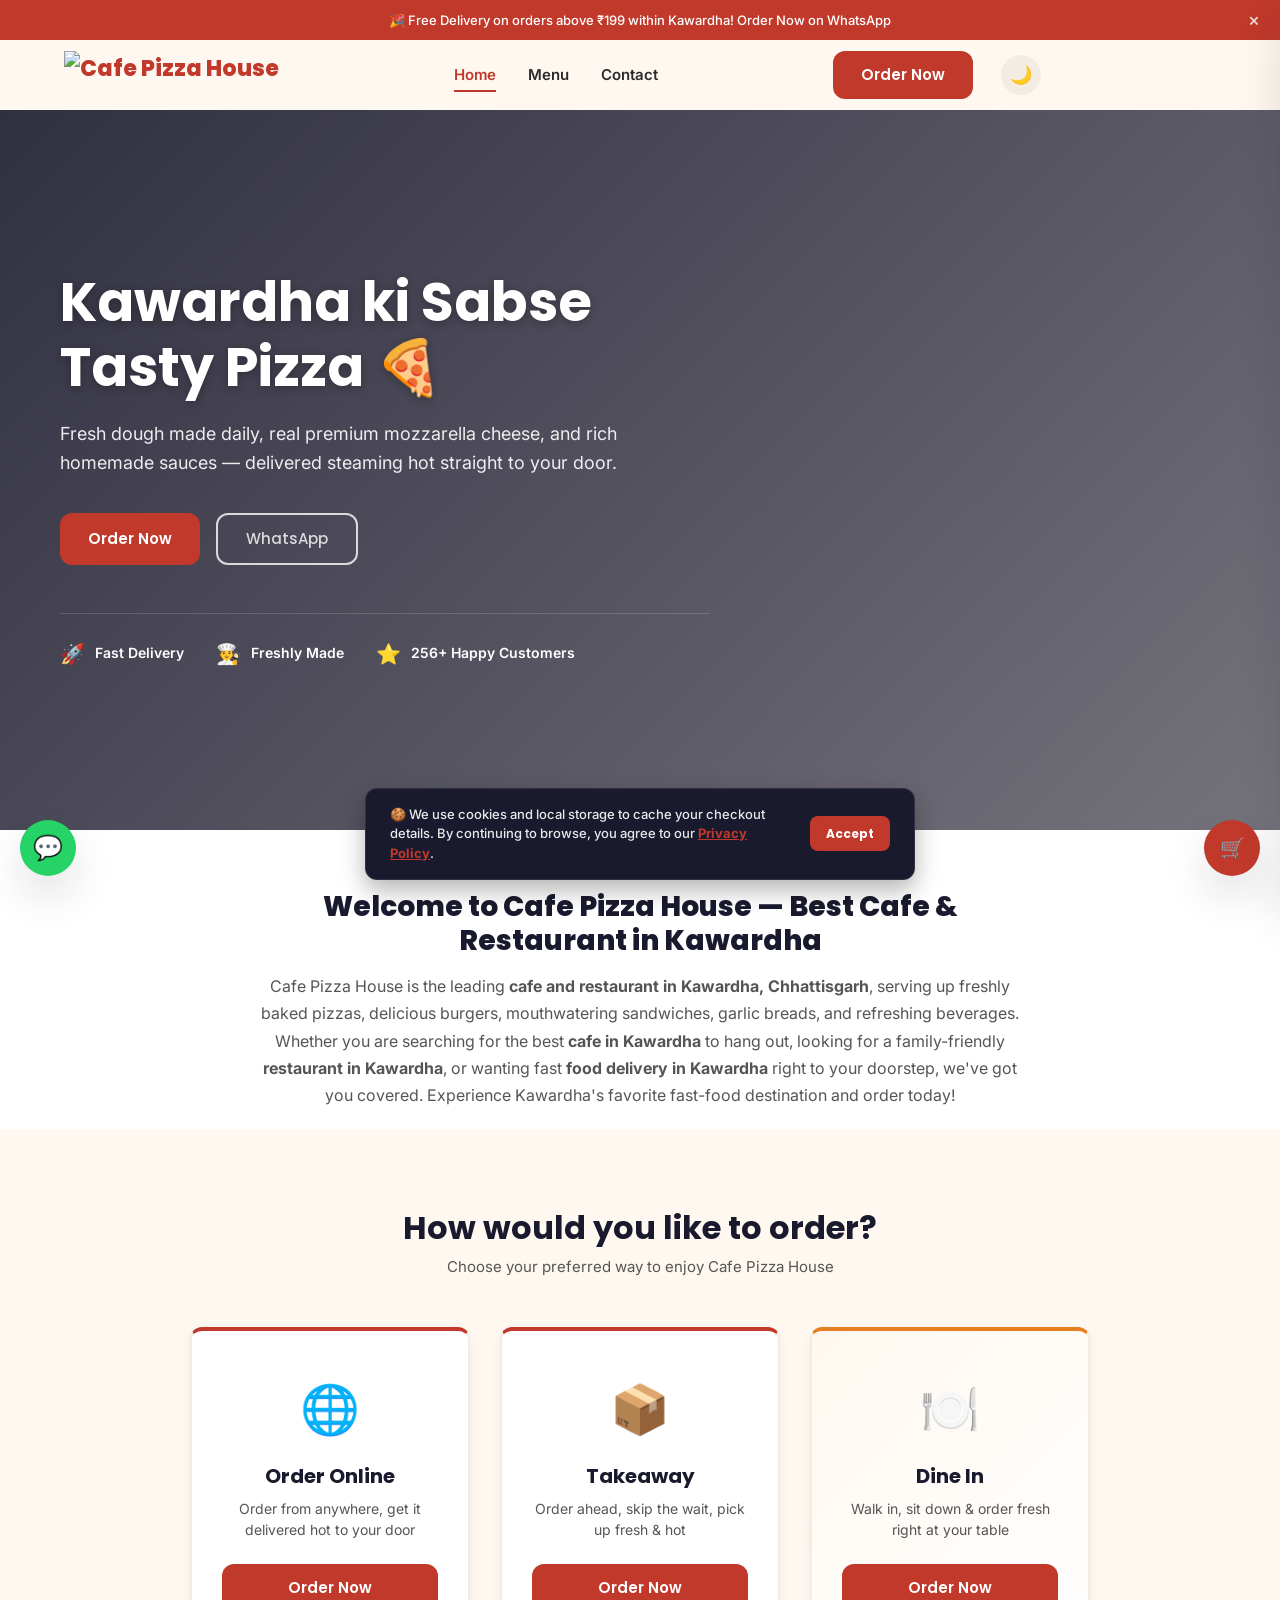
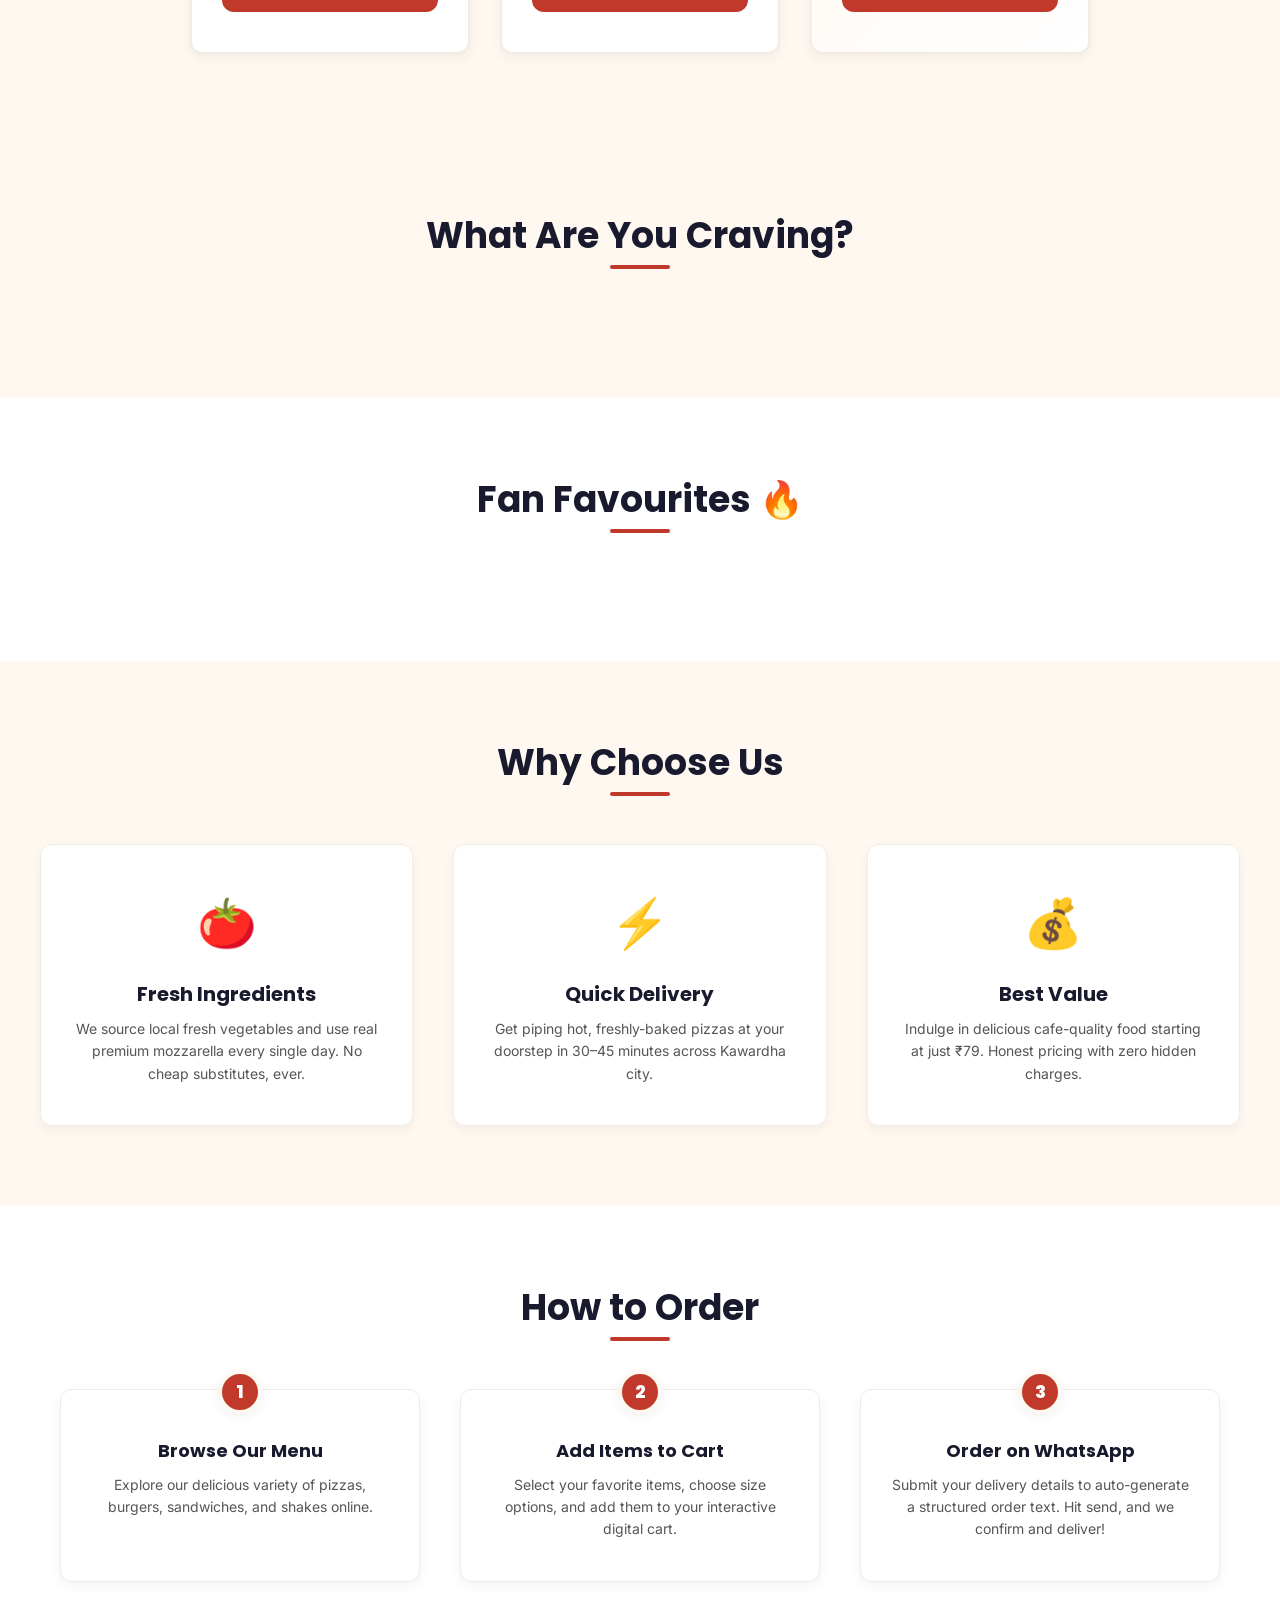
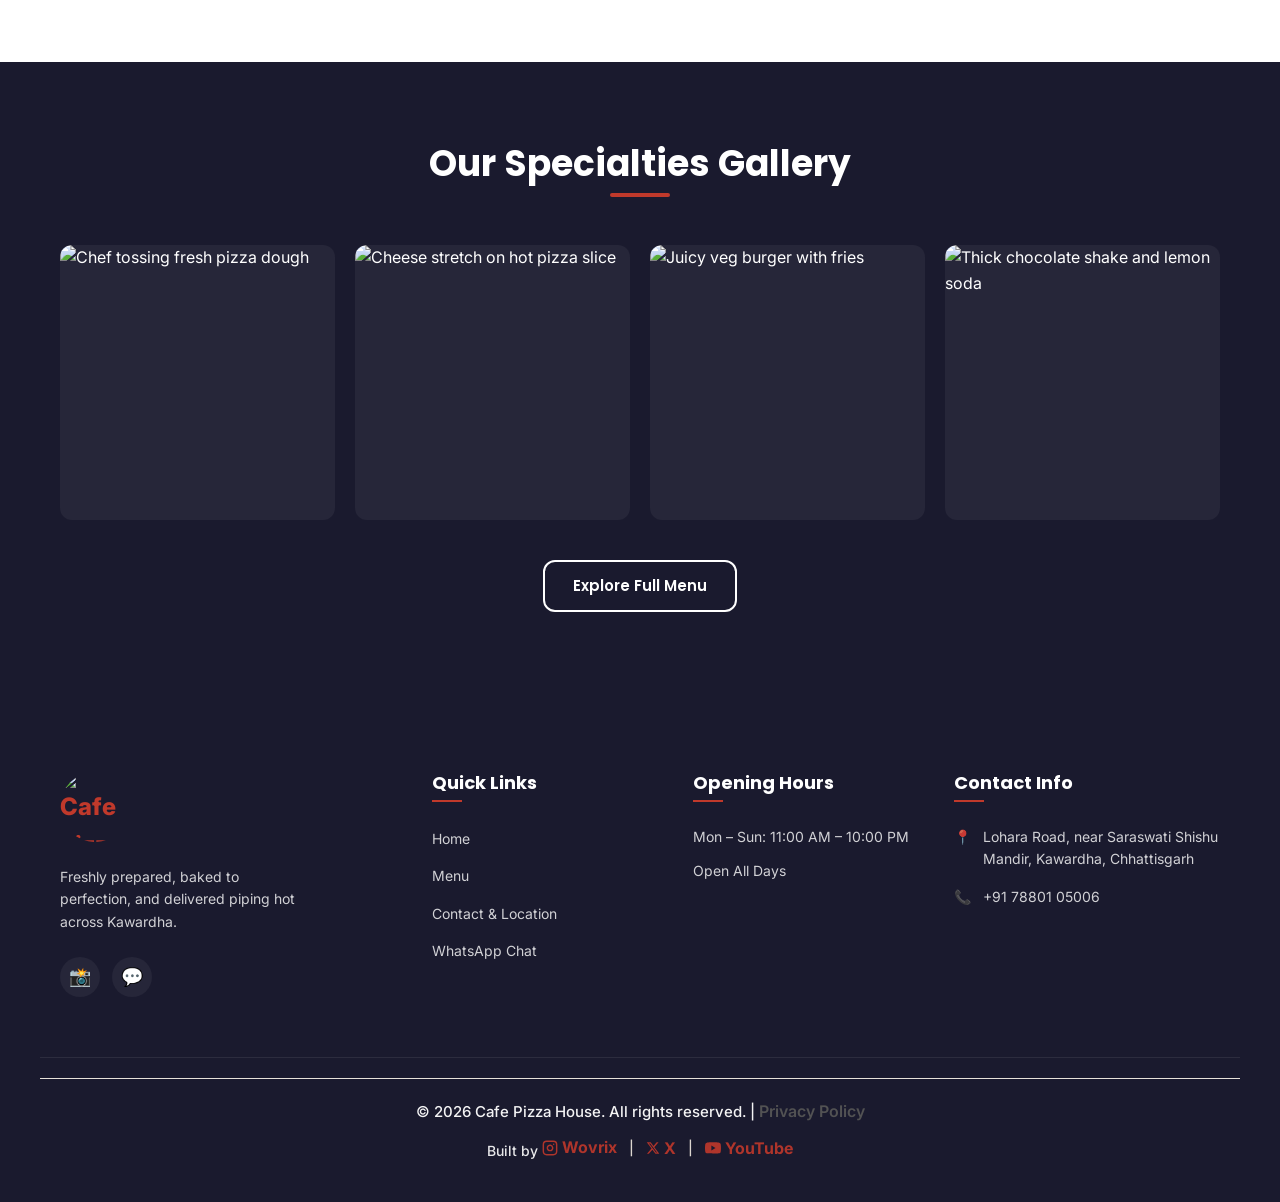
==== commit a73ec571: "Make contact optional for dine-in & takeaway, and align thermal receipt layout with CityHut slip" ====
--- a/index.html
+++ b/index.html
@@ -5,6 +5,7 @@
   <meta name="viewport" content="width=device-width, initial-scale=1.0">
   <title>Cafe Pizza House | Best Cafe & Restaurant in Kawardha</title>
   <meta name="description" content="Looking for the best cafe or restaurant in Kawardha? Cafe Pizza House offers fresh, hot, and delicious pizzas, burgers, sandwiches, garlic bread, and drinks for fast delivery in Kawardha. Order on WhatsApp now!">
+  <link rel="canonical" href="https://www.cafepizzahouse.co.in/">
   <!-- Google Fonts -->
   <link rel="preconnect" href="https://fonts.googleapis.com">
   <link rel="preconnect" href="https://fonts.gstatic.com" crossorigin>
@@ -439,8 +440,8 @@
         <!-- Dine-in / Takeaway Fields -->
         <div id="dinein-takeaway-fields-group" style="display: none;">
           <div class="form-group">
-            <label for="client-phone-dt">Mobile Number (required)</label>
-            <input type="tel" id="client-phone-dt" name="phone-dt" placeholder="Enter 10-digit mobile number">
+            <label for="client-phone-dt">Mobile Number (optional)</label>
+            <input type="tel" id="client-phone-dt" name="phone-dt" placeholder="Enter 10-digit mobile number (optional)">
             <span class="form-error" role="alert">Please enter your mobile number.</span>
           </div>
           <div class="form-group">
